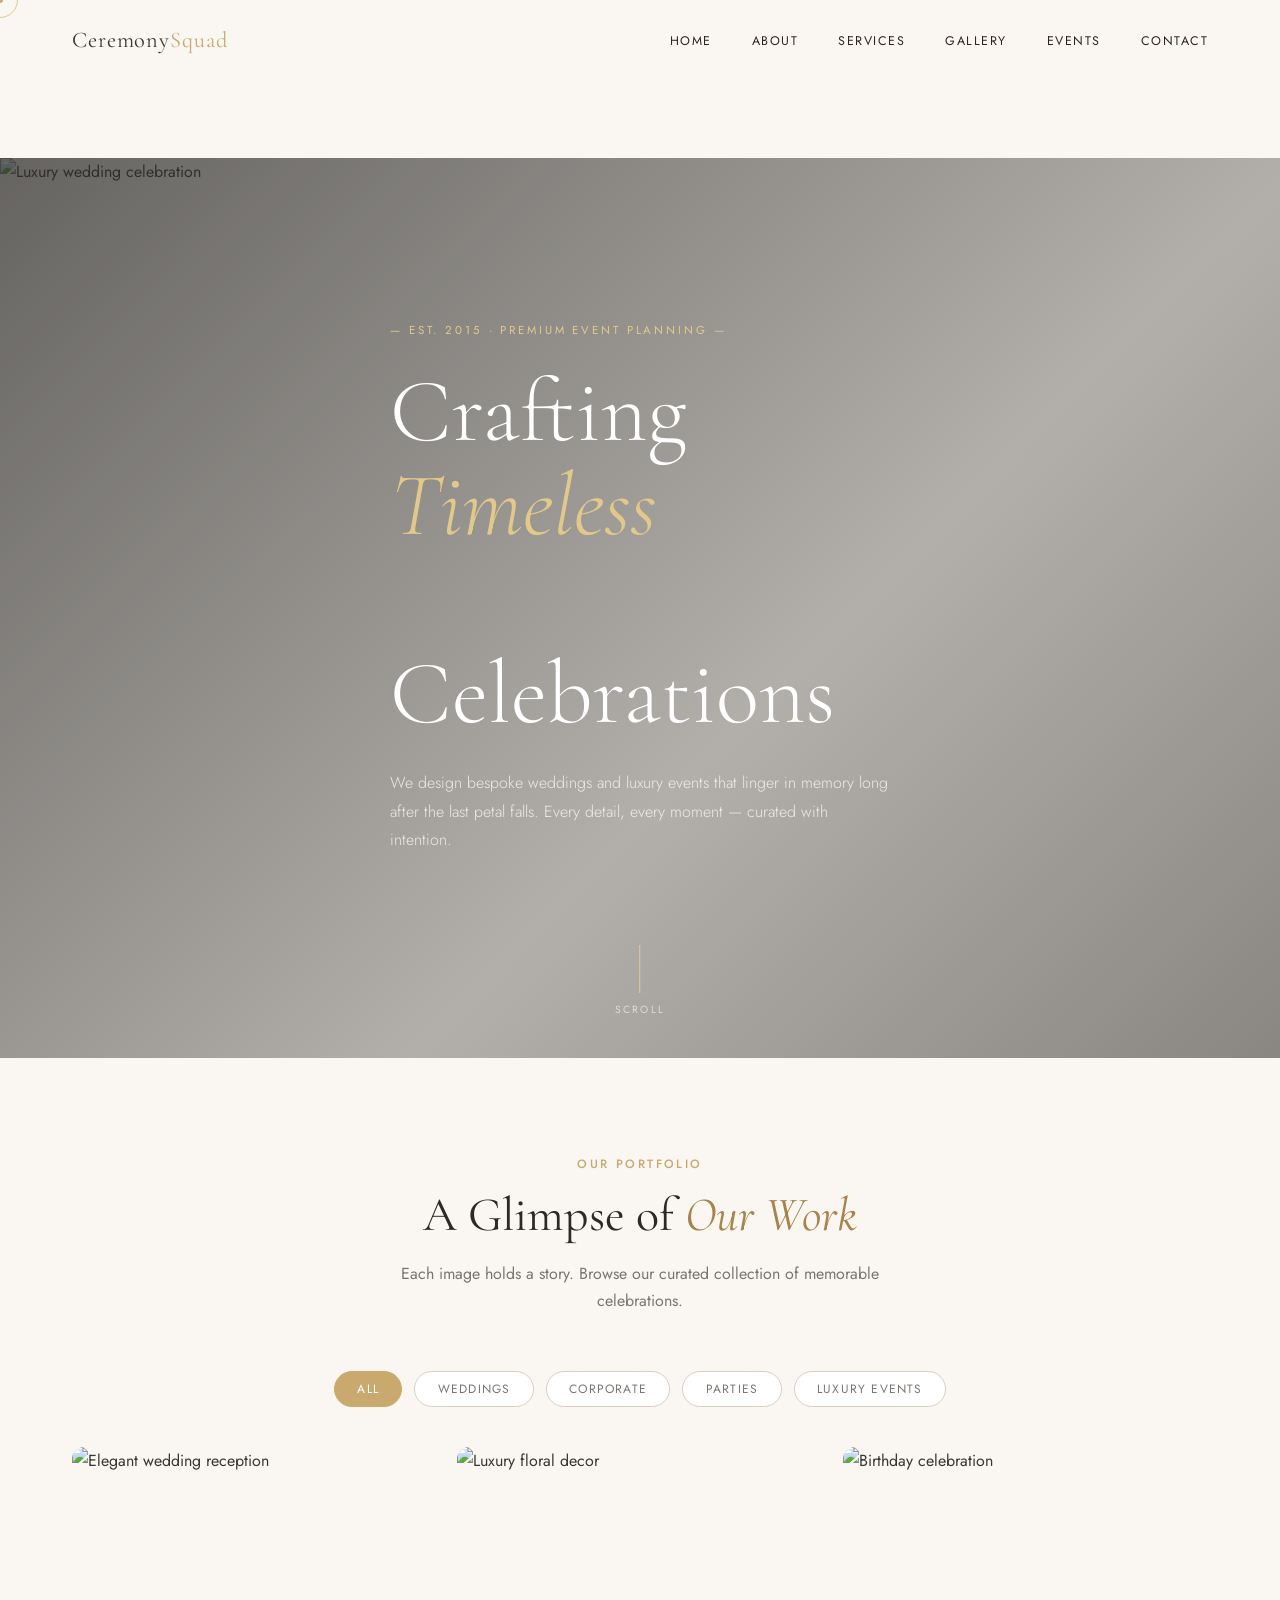
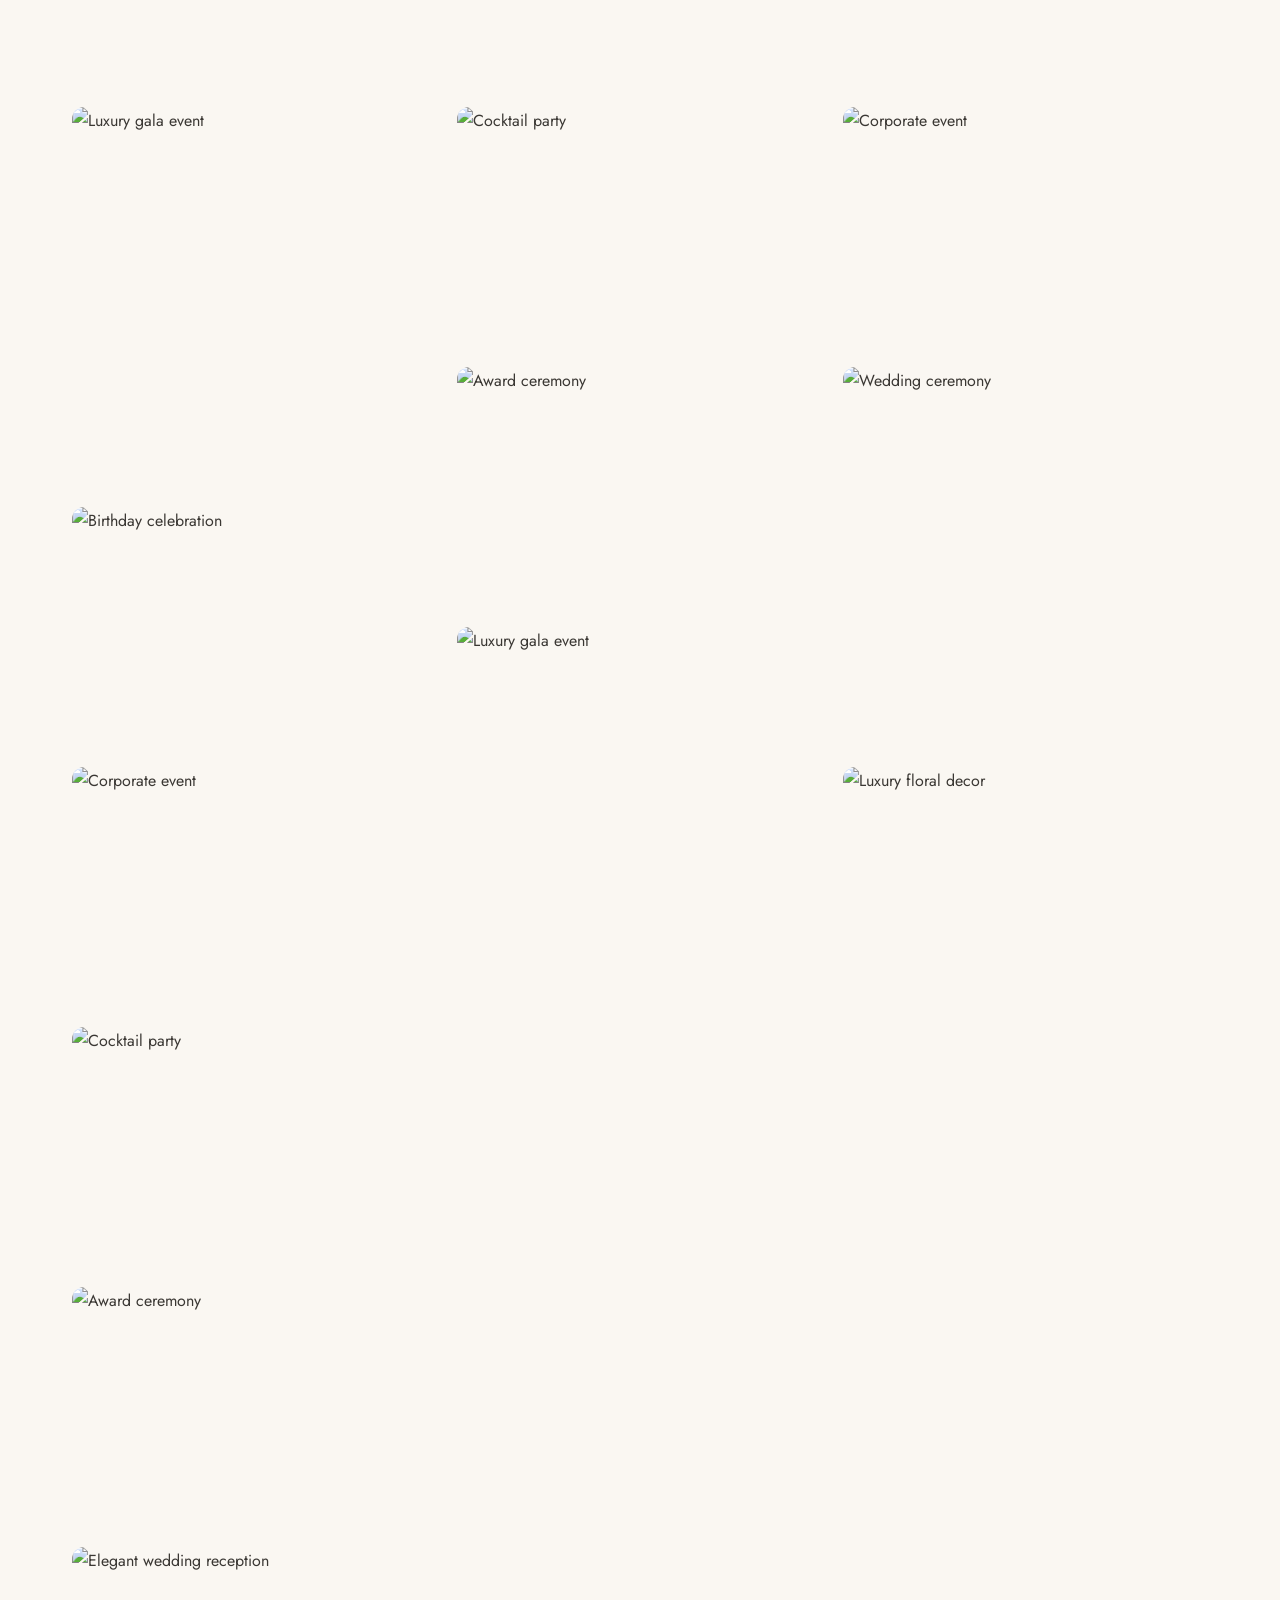
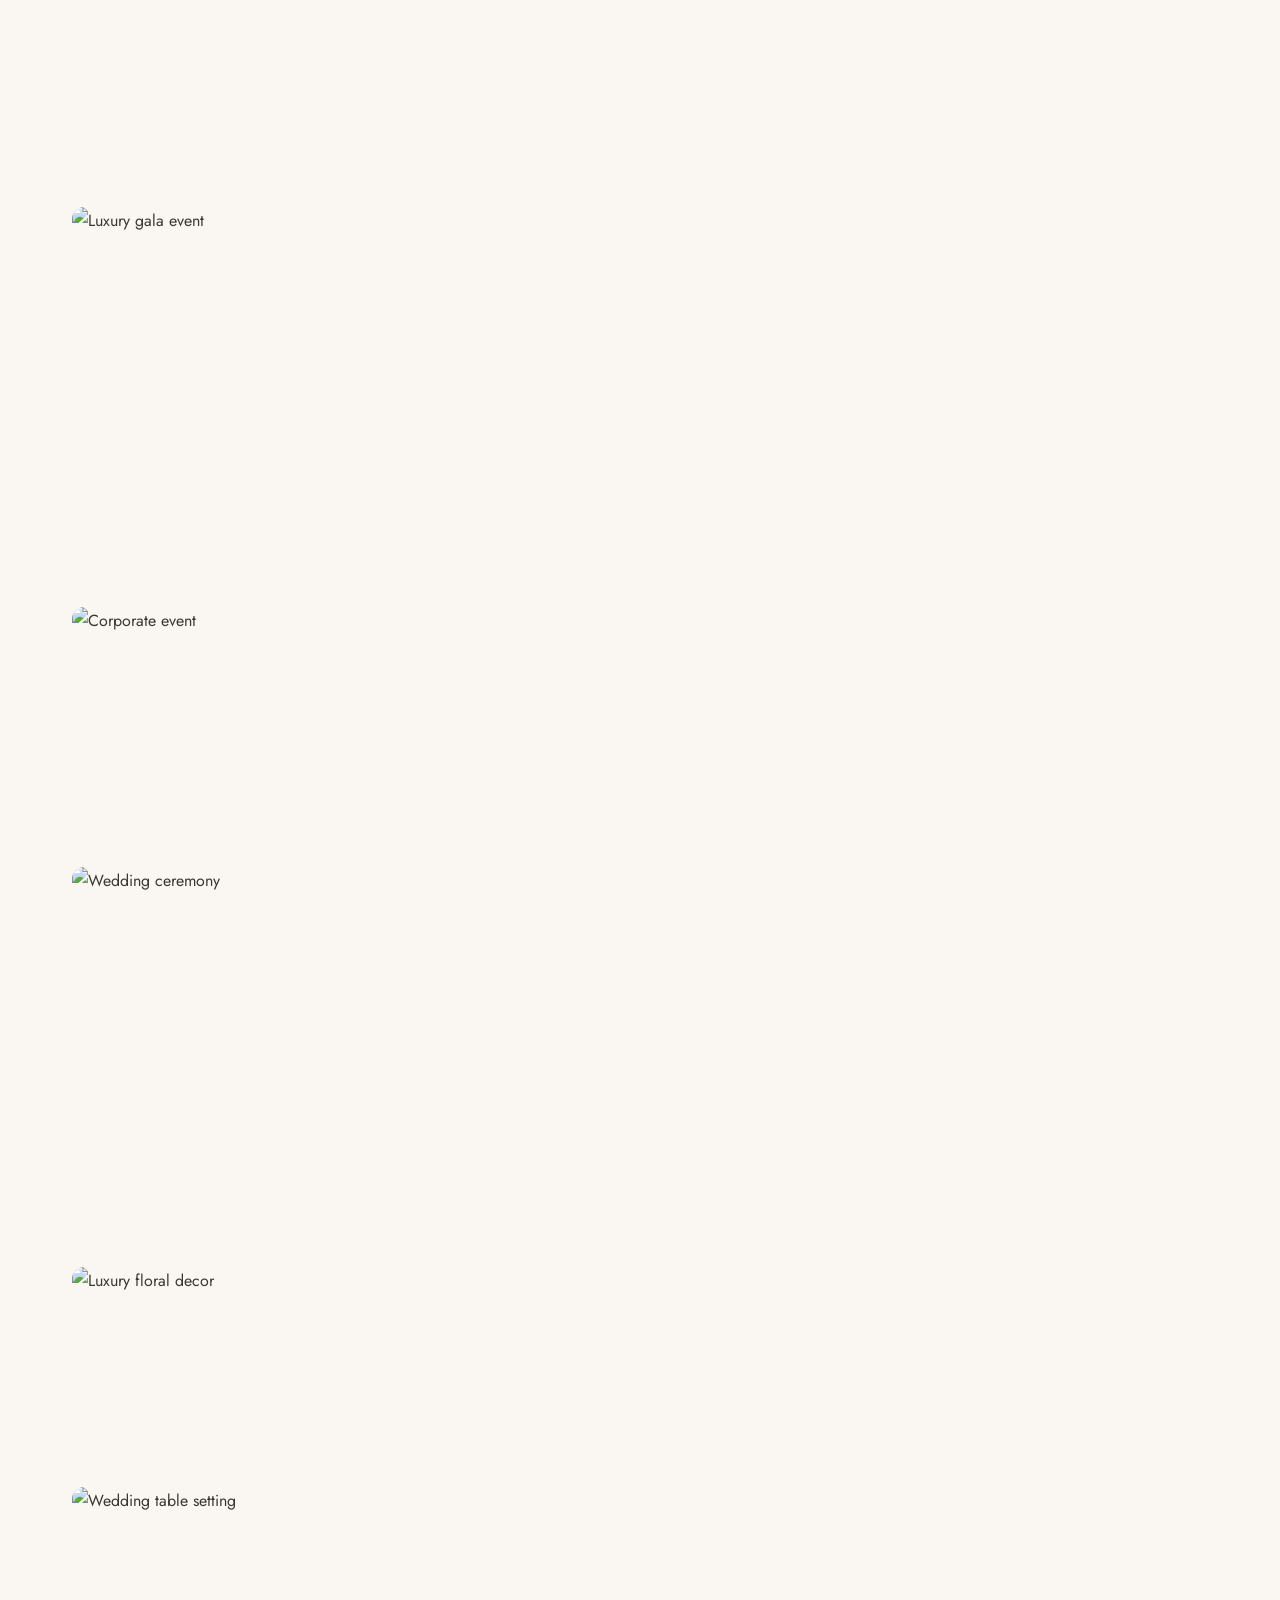
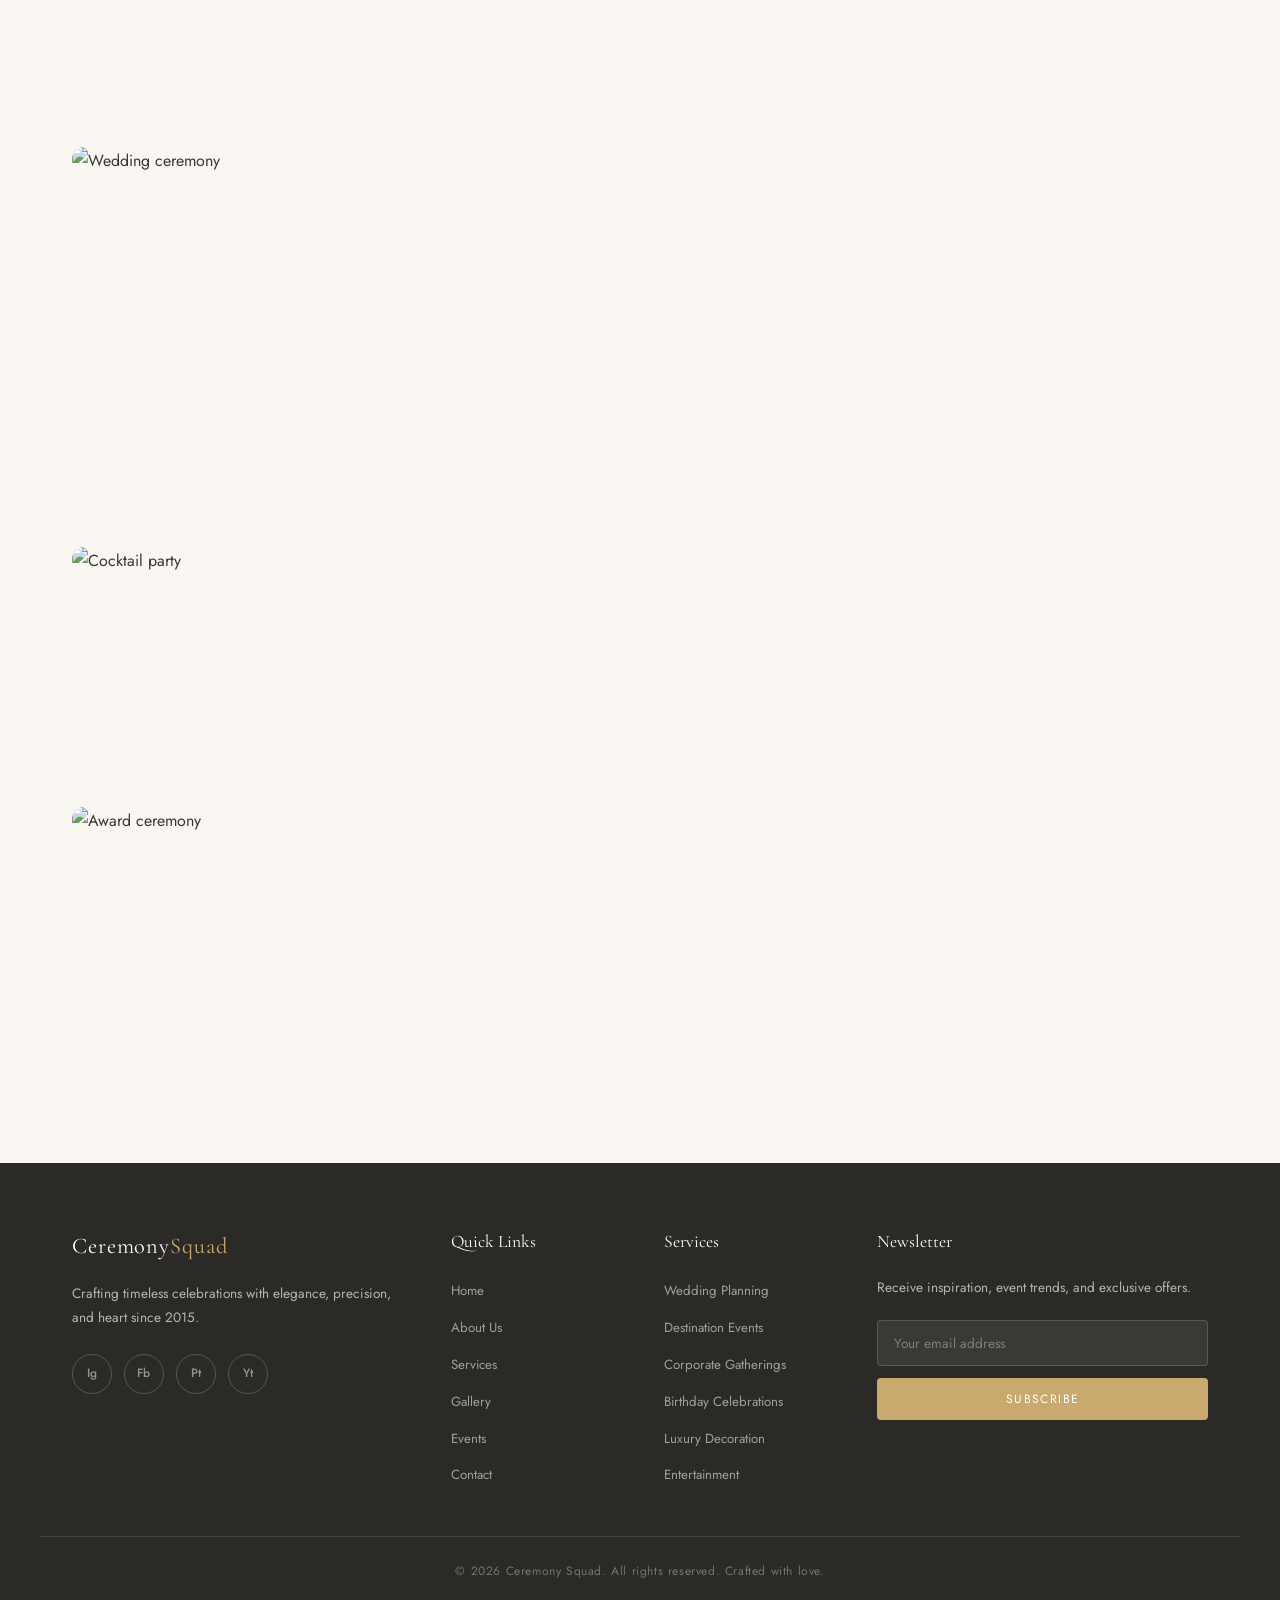
==== gallery.html @ 5f61ef4e "Add files via upload" ====
<!DOCTYPE html>
<html lang="en">
<head>
   <meta charset="UTF-8" />
  <meta name="viewport" content="width=device-width, initial-scale=1.0" />
  <meta name="description" content="Ceremony Squad – Premium Wedding & Event Planning Agency. Crafting timeless celebrations with elegance and precision." />
  <meta name="keywords" content="wedding planning, event management, luxury events, ceremony, celebration" />
  <title>Ceremony Squad | Crafting Timeless Celebrations</title>
  <link rel="stylesheet" href="style.css" />
  <link rel="preconnect" href="https://fonts.googleapis.com" />
  <link rel="preconnect" href="https://fonts.gstatic.com" crossorigin />
  <link href="https://fonts.googleapis.com/css2?family=Cormorant+Garamond:ital,wght@0,300;0,400;0,500;0,600;1,300;1,400&family=Jost:wght@300;400;500&display=swap" rel="stylesheet" />
</head>
<body>
    <canvas id="particles-canvas"></canvas>

  <!-- CURSOR -->
  <div class="cursor-dot"></div>
  <div class="cursor-ring"></div>
  <!-- Loading Screen -->
  <div id="loader" class="loader">
    <div class="loader-inner">
      <div class="loader-logo">CS</div>
      <div class="loader-bar"><div class="loader-fill"></div></div>
      <p class="loader-text">Preparing something beautiful…</p>
    </div>
  </div>

  <!-- Back to Top -->
  <button id="backToTop" class="back-to-top" aria-label="Back to top">&#8679;</button>

  <!-- ===================== HEADER ===================== -->
  <header id="header" class="header">
    <nav class="nav container">
      <a href="index.html" class="nav-logo">Ceremony<span>Squad</span></a>
      <ul class="nav-links" id="navLinks">
        <li><a href="index.html">Home</a></li>
        <li><a href="index.html">About</a></li>
        <li><a href="index.html">Services</a></li>
        <li><a href="index.html">Gallery</a></li>
        <li><a href="index.html">Events</a></li>
        <li><a href="index.html">Contact</a></li>
      </ul>
      <button class="hamburger" id="hamburger" aria-label="Toggle menu">
        <span></span><span></span><span></span>
      </button>
    </nav>
  </header>

  <main>

    <!-- ===================== HERO ===================== -->
    <section id="home" class="hero">
      <div class="hero-bg">
        <img src="https://images.unsplash.com/photo-1519741497674-611481863552?w=1800&q=80" alt="Luxury wedding celebration" class="hero-img" />
        <div class="hero-overlay"></div>
      </div>
      <div class="hero-content container">
        <p class="hero-eyebrow reveal-fade">— Est. 2015 · Premium Event Planning —</p>
        <h1 class="hero-title reveal-fade delay-1">Crafting<br /><em>Timeless</em><br />Celebrations</h1>
        <p class="hero-sub reveal-fade delay-2">We design bespoke weddings and luxury events that linger in memory long after the last petal falls. Every detail, every moment — curated with intention.</p>
      </div>
      <a href="#about" class="hero-scroll">
        <span class="scroll-line"></span>
        <span class="scroll-label">Scroll</span>
      </a>
    </section>


    <section id="gallery" class="gallery section">
        <div class="container">
          <div class="section-header">
            <p class="section-eyebrow">Our Portfolio</p>
            <h2 class="section-title">A Glimpse of <em>Our Work</em></h2>
            <p class="section-sub">Each image holds a story. Browse our curated collection of memorable celebrations.</p>
          </div>
          <div class="gallery-filters">
            <button class="filter-btn active" data-filter="all">All</button>
            <button class="filter-btn" data-filter="weddings">Weddings</button>
            <button class="filter-btn" data-filter="corporate">Corporate</button>
            <button class="filter-btn" data-filter="parties">Parties</button>
            <button class="filter-btn" data-filter="luxury">Luxury Events</button>

          </div>
          <div class="masonry-grid" id="galleryGrid">
            <div class="masonry-item" data-category="weddings">
              <img src="image/wed/engage.webp" alt="Elegant wedding reception" loading="lazy"/>
              <div class="masonry-overlay"><span>Engagement Ceremony</span></div>
            </div>
            <div class="masonry-item tall" data-category="luxury">
              <img src="image/lux/ani.jpg" alt="Luxury gala event" loading="lazy"/>
              <div class="masonry-overlay"><span>Anniversary Celebration</span></div>
            </div>
            <div class="masonry-item" data-category="parties">
              <img src="image/party/bi.webp" alt="Birthday celebration" loading="lazy"/>
              <div class="masonry-overlay"><span>Birthday Celebration</span></div>
            </div>
            <div class="masonry-item" data-category="corporate">
              <img src="https://images.unsplash.com/photo-1540575467063-178a50c2df87?w=600&q=80" alt="Corporate event" loading="lazy"/>
              <div class="masonry-overlay"><span>Corporate Summit</span></div>
            </div>
            <div class="masonry-item" data-category="luxury">
              <img src="https://images.unsplash.com/photo-1478146059778-26028b07395a?w=600&q=80" alt="Luxury floral decor" loading="lazy"/>
              <div class="masonry-overlay"><span>Floral Installation</span></div>
            </div>
            <div class="masonry-item" data-category="parties">
              <img src="image/party/coctail.jpeg" alt="Cocktail party" loading="lazy"/>
              <div class="masonry-overlay"><span>Cocktail Soirée</span></div>
            </div>
            <div class="masonry-item" data-category="corporate">
              <img src="https://images.unsplash.com/photo-1511578314322-379afb476865?w=600&q=80" alt="Award ceremony" loading="lazy"/>
              <div class="masonry-overlay"><span>Awards Evening</span></div>
            </div>
    
            <div class="masonry-item tall" data-category="luxury">
              <img src="https://images.unsplash.com/photo-1464366400600-7168b8af9bc3?w=600&q=80" alt="Luxury gala event" loading="lazy"/>
              <div class="masonry-overlay"><span>Luxury Gala</span></div>
            </div>
            <div class="masonry-item" data-category="parties">
              <img src="image/party/co.jpg" alt="Birthday celebration" loading="lazy"/>
              <div class="masonry-overlay"><span>Dj Night</span></div>
            </div>
            <div class="masonry-item" data-category="corporate">
              <img src="image/corp/co.jpg" alt="Corporate event" loading="lazy"/>
              <div class="masonry-overlay"><span>Business party</span></div>
            </div>
            <div class="masonry-item tall" data-category="weddings">
              <img src="image/wed/haldi.jpg" alt="Wedding ceremony" loading="lazy"/>
              <div class="masonry-overlay"><span>Haldi Ceremony</span></div>
            </div>
            <div class="masonry-item" data-category="luxury">
              <img src="image/lux/proposal.webp" alt="Luxury floral decor" loading="lazy"/>
              <div class="masonry-overlay"><span>Proposal</span></div>
            </div>
            </div>
            <div class="masonry-item" data-category="parties">
              <img src="image/party/disbir.webp" alt="Cocktail party" loading="lazy"/>
              <div class="masonry-overlay"><span>Birthday Celebration</span></div>
            </div>
            <div class="masonry-item" data-category="corporate">
              <img src="image/corp/Corpo.jpg" alt="Award ceremony" loading="lazy"/>
              <div class="masonry-overlay"><span>Seminar</span></div>
            </div>
            <div class="masonry-item" data-category="weddings">
              <img src="image/wed/mehndi.jpg" alt="Elegant wedding reception" loading="lazy"/>
              <div class="masonry-overlay"><span>Mehndi Ceremony</span></div>
            </div>
            <div class="masonry-item tall" data-category="luxury" style="width: 500px;">
              <img src="image/lux/chris.jpeg" alt="Luxury gala event" loading="lazy"/>
              <div class="masonry-overlay"><span>Christmas Party</span></div>
            </div>
    
            <div class="masonry-item" data-category="corporate">
              <img src="image/corp/cor.jpg" alt="Corporate event" loading="lazy"/>
              <div class="masonry-overlay"><span>Star Performer</span></div>
            </div>
            <div class="masonry-item tall" data-category="weddings">
              <img src="image/wed/sanngeet.webp" alt="Wedding ceremony" loading="lazy"/>
              <div class="masonry-overlay"><span>Sangeet Ceremony</span></div>
            </div>
            <div class="masonry-item" data-category="luxury" style="width: 500px; height: 200px;">
              <img src="image/lux/foreigner.avif" alt="Luxury floral decor" loading="lazy"/>
              <div class="masonry-overlay"><span>Destination Wedding</span></div>
            </div>
            <div class="masonry-item" data-category="weddings">
              <img src="image/wed/wed.jpg" alt="Wedding table setting" loading="lazy"/>
              <div class="masonry-overlay"><span>Wedding</span></div>
            </div>
            <div class="masonry-item tall" data-category="weddings">
              <img src="image/wed/recep.jpg" alt="Wedding ceremony" loading="lazy"/>
              <div class="masonry-overlay"><span>Wedding Reception</span></div>
            </div>
            <div class="masonry-item" data-category="parties">
              <img src="image/party/sufi.webp" alt="Cocktail party" loading="lazy"/>
              <div class="masonry-overlay"><span>Sufi Night</span></div>
            </div>
            <div class="masonry-item" data-category="corporate">
              <img src="image/corp/corp.jpeg" alt="Award ceremony" loading="lazy"/>
              <div class="masonry-overlay"><span>Business Dinner</span></div>
            </div>
          </div>
        </div>

        <!-- Lightbox -->
        <div id="lightbox" class="lightbox">
          <div class="lightbox-backdrop"></div>
          <div class="lightbox-content">
            <button class="lightbox-close" id="lightboxClose">&times;</button>
            <button class="lightbox-prev" id="lightboxPrev">&#8592;</button>
            <img src="" alt="" id="lightboxImg" />
            <button class="lightbox-next" id="lightboxNext">&#8594;</button>
            <p id="lightboxCaption" class="lightbox-caption"></p>
          </div>
        </div>
    </section>




    <footer class="footer">
        <div class="container footer-grid">
            <div class="footer-brand">
                <a href="#home" class="nav-logo">Ceremony<span>Squad</span></a>
                <p>Crafting timeless celebrations with elegance, precision, and heart since 2015.</p>
                <div class="social-links">
                <a href="#" class="social-link" aria-label="Instagram">Ig</a>
                <a href="#" class="social-link" aria-label="Facebook">Fb</a>
                <a href="#" class="social-link" aria-label="Pinterest">Pt</a>
                <a href="#" class="social-link" aria-label="YouTube">Yt</a>
                </div>
            </div>
            <div class="footer-col">
                <h4>Quick Links</h4>
                <ul>
                <li><a href="index.html">Home</a></li>
                <li><a href="index.html">About Us</a></li>
                <li><a href="index.html">Services</a></li>
                <li><a href="index.html">Gallery</a></li>
                <li><a href="index.html">Events</a></li>
                <li><a href="index.html">Contact</a></li>
                </ul>
            </div>
            <div class="footer-col">
                <h4>Services</h4>
                <ul>
                <li><a href="index.html">Wedding Planning</a></li>
                <li><a href="index.html">Destination Events</a></li>
                <li><a href="index.html">Corporate Gatherings</a></li>
                <li><a href="index.html">Birthday Celebrations</a></li>
                <li><a href="index.html">Luxury Decoration</a></li>
                <li><a href="index.html">Entertainment</a></li>
                </ul>
            </div>
            <div class="footer-col footer-newsletter">
                <h4>Newsletter</h4>
                <p>Receive inspiration, event trends, and exclusive offers.</p>
                <form class="newsletter-form" id="newsletterForm">
                <input type="email" placeholder="Your email address" required />
                <button type="submit">Subscribe</button>
                </form>
                <p class="newsletter-success" id="newsletterSuccess">You're on the list!</p>
            </div>
            </div>
            <div class="footer-bottom">
            <p>© 2026 Ceremony Squad. All rights reserved. Crafted with love.</p>
        </div>
  </footer>
    <script src="script.js"></script>
</body>
</html>
---- style.css ----
/* =====================================================
   CEREMONY SQUAD — style.css
   Light Luxury Theme | Serif + Sans-Serif
   ===================================================== */

/* ── Variables ─────────────────────────────────────── */
:root {
  --white:       #FFFFFF;
  --cream:       #FAF7F2;
  --beige:       #EDE8DF;
  --beige-dark:  #D8D0C2;
  --gold:        #C9A96E;
  --gold-light:  #E2C98A;
  --gold-dark:   #A8834A;
  --charcoal:    #2C2A27;
  --charcoal-lt: #5A5750;
  --text:        #3A3733;
  --text-muted:  #7A7570;

  --font-serif:  'Cormorant Garamond', Georgia, serif;
  --font-sans:   'Jost', system-ui, sans-serif;

  --radius:      4px;
  --radius-lg:   12px;
  --shadow-sm:   0 2px 16px rgba(44,42,39,.07);
  --shadow-md:   0 8px 40px rgba(44,42,39,.12);
  --shadow-lg:   0 20px 60px rgba(44,42,39,.18);
  --transition:  all .35s cubic-bezier(.4,0,.2,1);

  --container:   1200px;
  --nav-h:       80px;
}

.cursor-dot {
  position: fixed; top: 0; left: 0;
  width: 6px; height: 6px;
  background: var(--gold);
  border-radius: 50%;
  pointer-events: none;
  z-index: 9999;
  transform: translate(-50%,-50%);
  transition: transform 0.1s;
}
.cursor-ring {
  position: fixed; top: 0; left: 0;
  width: 36px; height: 36px;
  border: 1.5px solid rgba(201,168,76,0.6);
  border-radius: 50%;
  pointer-events: none;
  z-index: 9998;
  transform: translate(-50%,-50%);
  transition: transform 0.18s ease, width 0.3s, height 0.3s, border-color 0.3s;
}
.cursor-ring.hovered {
  width: 56px; height: 56px;
  border-color: var(--gold);
  background: rgba(201,168,76,0.06);
}

/* ── Reset ─────────────────────────────────────────── */
*, *::before, *::after { box-sizing: border-box; margin: 0; padding: 0; }
html { scroll-behavior: smooth; font-size: 16px; }
body {
  font-family: var(--font-sans);
  background: var(--cream);
  color: var(--text);
  line-height: 1.7;
  overflow-x: hidden;
}
img { display: block; width: 100%; object-fit: cover; }
a { text-decoration: none; color: inherit; }
ul { list-style: none; }
button { cursor: pointer; border: none; background: none; font-family: inherit; }
input, textarea, select { font-family: inherit; }

/* ── Utilities ─────────────────────────────────────── */
.container { max-width: var(--container); margin-inline: auto; padding-inline: 2rem; }
.section { padding-block: 6rem; }
.section-tinted { background: var(--beige); }

.section-header { text-align: center; margin-bottom: 3.5rem; }
.section-eyebrow {
  font-family: var(--font-sans);
  font-size: .75rem;
  font-weight: 500;
  letter-spacing: .2em;
  text-transform: uppercase;
  color: var(--gold);
  margin-bottom: .75rem;
}
.section-title {
  font-family: var(--font-serif);
  font-size: clamp(2rem, 4vw, 3rem);
  font-weight: 400;
  line-height: 1.2;
  color: var(--charcoal);
  margin-bottom: 1rem;
}
.section-title em { font-style: italic; color: var(--gold-dark); }
.section-sub { color: var(--text-muted); max-width: 540px; margin-inline: auto; }

/* ── Buttons ───────────────────────────────────────── */
.btn {
  display: inline-flex;
  align-items: center;
  gap: .5rem;
  padding: .85rem 2.25rem;
  font-family: var(--font-sans);
  font-size: .8rem;
  font-weight: 500;
  letter-spacing: .12em;
  text-transform: uppercase;
  border-radius: var(--radius);
  transition: var(--transition);
}
.btn-primary {
  background: var(--gold);
  color: var(--white);
  box-shadow: 0 4px 20px rgba(201,169,110,.35);
}
.btn-primary:hover { background: var(--gold-dark); transform: translateY(-2px); box-shadow: 0 8px 28px rgba(201,169,110,.45); }
.btn-ghost {
  border: 1px solid rgba(255,255,255,.55);
  color: var(--white);
  backdrop-filter: blur(4px);
}
.btn-ghost:hover { background: rgba(255,255,255,.12); transform: translateY(-2px); }
.btn-full { width: 100%; justify-content: center; }

/* ── Loader ────────────────────────────────────────── */
.loader {
  position: fixed; inset: 0;
  background: var(--cream);
  display: flex; align-items: center; justify-content: center;
  z-index: 9999;
  transition: opacity .6s ease, visibility .6s ease;
}
.loader.hidden { opacity: 0; visibility: hidden; pointer-events: none; }
.loader-inner { text-align: center; }
.loader-logo {
  font-family: var(--font-serif);
  font-size: 3rem;
  font-weight: 300;
  color: var(--gold);
  letter-spacing: .15em;
  margin-bottom: 1.5rem;
}
.loader-bar {
  width: 200px; height: 1px;
  background: var(--beige-dark);
  margin-inline: auto;
  margin-bottom: 1rem;
  overflow: hidden;
}
.loader-fill {
  height: 100%;
  background: var(--gold);
  width: 0;
  animation: loaderFill 1.8s ease forwards;
}
@keyframes loaderFill { to { width: 100%; } }
.loader-text { font-size: .75rem; letter-spacing: .15em; color: var(--text-muted); text-transform: uppercase; }

/* ── Back to Top ───────────────────────────────────── */
.back-to-top {
  position: fixed;
  bottom: 2rem; right: 2rem;
  width: 44px; height: 44px;
  background: var(--gold);
  color: var(--white);
  border-radius: 50%;
  font-size: 1.5rem;
  display: flex; align-items: center; justify-content: center;
  box-shadow: var(--shadow-md);
  opacity: 0; visibility: hidden;
  transition: var(--transition);
  z-index: 500;
}
.back-to-top.visible { opacity: 1; visibility: visible; }
.back-to-top:hover { background: var(--gold-dark); transform: translateY(-3px); }

/* ── Header / Nav ──────────────────────────────────── */
.header {
  position: fixed; top: 0; left: 0; right: 0;
  z-index: 900;
  transition: background .4s ease, box-shadow .4s ease, backdrop-filter .4s ease;
}
.header.scrolled {
  background: rgb(250, 247, 242);
  backdrop-filter: blur(12px);
  -webkit-backdrop-filter: blur(12px);
  box-shadow: 0 1px 0 var(--beige-dark);
}
.nav {
  display: flex;
  align-items: center;
  justify-content: space-between;
  height: var(--nav-h);
}
.nav-logo {
  font-family: var(--font-serif);
  font-size: 1.4rem;
  font-weight: 400;
  letter-spacing: .04em;
  color: var(--black);
  transition: color .3s;
}
.header.scrolled .nav-logo { color: var(--charcoal); }
.nav-logo span { color: var(--gold); }
.nav-links {
  display: flex;
  gap: 2.5rem;
  align-items: center;
}
.nav-links a {
  font-size: .78rem;
  font-weight: 400;
  letter-spacing: .12em;
  text-transform: uppercase;
  color: rgba(9, 0, 0, 0.85);
  position: relative;
  padding-bottom: 2px;
  transition: color .3s;
}
.header.scrolled .nav-links a { color: var(--charcoal-lt); }
.nav-links a::after {
  content: '';
  position: absolute; bottom: -2px; left: 0;
  width: 0; height: 1px;
  background: var(--gold);
  transition: width .35s ease;
}
.nav-links a:hover { color: var(--gold); }
.nav-links a:hover::after { width: 100%; }

.hamburger {
  display: none;
  flex-direction: column;
  gap: 5px;
  padding: 4px;
}
.hamburger span {
  display: block;
  width: 24px; height: 1.5px;
  background: var(--white);
  transition: var(--transition);
}
.header.scrolled .hamburger span { background: var(--charcoal); }
.hamburger.active span:nth-child(1) { transform: translateY(6.5px) rotate(45deg); }
.hamburger.active span:nth-child(2) { opacity: 0; }
.hamburger.active span:nth-child(3) { transform: translateY(-6.5px) rotate(-45deg); }

/* ── Hero ──────────────────────────────────────────── */
.hero {
  position: relative;
  min-height: 100svh;
  display: flex;
  align-items: center;
  overflow: hidden;
}
.hero-bg { position: absolute; inset: 0; }
.hero-img { width: 100%; height: 100%; object-fit: cover; transform-origin: center; animation: heroZoom 18s ease-in-out infinite alternate; }
@keyframes heroZoom { from { transform: scale(1); } to { transform: scale(1.06); } }
.hero-overlay {
  position: absolute; inset: 0;
  background: linear-gradient(135deg, rgba(44,42,39,.72) 0%, rgba(44,42,39,.35) 60%, rgba(44,42,39,.55) 100%);
}
.hero-content {
  position: relative;
  z-index: 2;
  max-width: 680px;
}
.hero-eyebrow {
  font-size: .72rem;
  letter-spacing: .25em;
  text-transform: uppercase;
  color: var(--gold-light);
  margin-bottom: 1.5rem;
}
.hero-title {
  font-family: var(--font-serif);
  font-size: clamp(3rem, 7vw, 6.5rem);
  font-weight: 300;
  line-height: 1.05;
  color: var(--white);
  margin-bottom: 1.75rem;
}
.hero-title em { font-style: italic; color: var(--gold-light); display: block; }
.hero-sub {
  font-size: 1rem;
  color: rgba(255,255,255,.78);
  max-width: 500px;
  margin-bottom: 2.5rem;
  font-weight: 300;
  line-height: 1.8;
}
.hero-cta { display: flex; gap: 1.25rem; flex-wrap: wrap; }

.hero-scroll {
  position: absolute;
  bottom: 2.5rem; left: 50%;
  transform: translateX(-50%);
  z-index: 2;
  display: flex;
  flex-direction: column;
  align-items: center;
  gap: .5rem;
  color: rgba(255,255,255,.6);
}
.scroll-line {
  display: block;
  width: 1px; height: 48px;
  background: rgba(255,255,255,.3);
  position: relative;
  overflow: hidden;
}
.scroll-line::after {
  content: '';
  position: absolute; top: 0; left: 0;
  width: 100%; height: 100%;
  background: var(--gold-light);
  animation: scrollLine 1.8s ease-in-out infinite;
}
@keyframes scrollLine { 0% { transform: translateY(-100%); } 100% { transform: translateY(200%); } }
.scroll-label { font-size: .65rem; letter-spacing: .2em; text-transform: uppercase; }

/* ── About ─────────────────────────────────────────── */
.about-grid {
  display: grid;
  grid-template-columns: 1fr 1fr;
  gap: 5rem;
  align-items: center;
}
.about-img-wrap {
  position: relative;
  border-radius: var(--radius-lg);
  overflow: visible;
}
.about-img-wrap img {
  border-radius: var(--radius-lg);
  height: 560px;
  box-shadow: var(--shadow-lg);
}
.about-accent-card {
  position: absolute;
  bottom: -2rem; right: -2rem;
  background: var(--gold);
  color: var(--white);
  padding: 1.5rem 2rem;
  border-radius: var(--radius-lg);
  box-shadow: var(--shadow-md);
  display: flex;
  flex-direction: column;
  align-items: center;
  gap: .25rem;
  text-align: center;
}
.accent-number {
  font-family: var(--font-serif);
  font-size: 3.5rem;
  font-weight: 300;
  line-height: 1;
}
.accent-label { font-size: .7rem; letter-spacing: .1em; text-transform: uppercase; opacity: .85; }
.about-content { padding-right: 1rem; }
.about-text { color: var(--text-muted); margin-bottom: 1.25rem; font-size: .95rem; }
.stats-row {
  display: flex;
  gap: 2.5rem;
  margin-top: 2.5rem;
  padding-top: 2rem;
  border-top: 1px solid var(--beige-dark);
}
.stat-item { display: flex; flex-direction: column; }
.stat-num {
  font-family: var(--font-serif);
  font-size: 2.8rem;
  font-weight: 400;
  color: var(--charcoal);
  line-height: 1;
}
.stat-plus { font-family: var(--font-serif); font-size: 1.5rem; color: var(--gold); display: inline; }
.stat-item p { font-size: .75rem; letter-spacing: .1em; text-transform: uppercase; color: var(--text-muted); margin-top: .25rem; }

/* ── Services ──────────────────────────────────────── */
.services-grid {
  display: grid;
  grid-template-columns: repeat(3, 1fr);
  gap: 1.75rem;
}
.service-card {
  background: var(--white);
  border-radius: var(--radius-lg);
  padding: 2.25rem 2rem;
  box-shadow: var(--shadow-sm);
  border: 1px solid rgba(201,169,110,.12);
  transition: var(--transition);
  position: relative;
  overflow: hidden;
}
.service-card::before {
  content: '';
  position: absolute;
  bottom: 0; left: 0; right: 0;
  height: 3px;
  background: linear-gradient(90deg, var(--gold), var(--gold-light));
  transform: scaleX(0);
  transform-origin: left;
  transition: transform .35s ease;
}
.service-card:hover { transform: translateY(-8px); box-shadow: var(--shadow-md); }
.service-card:hover::before { transform: scaleX(1); }
.service-icon {
  font-size: 1.6rem;
  color: var(--gold);
  margin-bottom: 1.25rem;
  display: block;
}
.service-card h3 {
  font-family: var(--font-serif);
  font-size: 1.35rem;
  font-weight: 500;
  color: var(--charcoal);
  margin-bottom: .75rem;
}
.service-card p { font-size: .88rem; color: var(--text-muted); margin-bottom: 1.5rem; line-height: 1.8; }
.service-link {
  font-size: .75rem;
  letter-spacing: .12em;
  text-transform: uppercase;
  color: var(--gold);
  font-weight: 500;
  transition: gap .2s ease;
  display: inline-block;
}
.service-link:hover { color: var(--gold-dark); }

/* ── Gallery ───────────────────────────────────────── */
.gallery-filters {
  display: flex;
  gap: .75rem;
  justify-content: center;
  flex-wrap: wrap;
  margin-bottom: 2.5rem;
}
.filter-btn {
  padding: .5rem 1.4rem;
  font-size: .75rem;
  letter-spacing: .1em;
  text-transform: uppercase;
  border: 1px solid var(--beige-dark);
  border-radius: 2rem;
  color: var(--text-muted);
  background: var(--white);
  transition: var(--transition);
}
.filter-btn.active, .filter-btn:hover {
  background: var(--gold);
  border-color: var(--gold);
  color: var(--white);
}
.masonry-grid {
  columns: 3 280px;
  column-gap: 1.25rem;
}
.masonry-item {
  break-inside: avoid;
  position: relative;
  margin-bottom: 1.25rem;
  border-radius: var(--radius-lg);
  overflow: hidden;
  cursor: pointer;
  transition: var(--transition);
}
.masonry-item img { height: 240px; transition: transform .5s ease; }
.masonry-item.tall img { height: 380px;}
.masonry-item:hover img { transform: scale(1.06); }
.masonry-overlay {
  position: absolute; inset: 0;
  background: linear-gradient(to top, rgba(44,42,39,.75) 0%, transparent 60%);
  opacity: 0;
  transition: opacity .35s ease;
  display: flex;
  align-items: flex-end;
  padding: 1.25rem;
}
.masonry-overlay span {
  color: var(--white);
  font-family: var(--font-serif);
  font-size: 1.1rem;
  font-style: italic;
}
.masonry-item:hover .masonry-overlay { opacity: 1; }
.masonry-item.hidden { display: none; }

/* Lightbox */
.lightbox {
  position: fixed; inset: 0;
  z-index: 1000;
  display: flex; align-items: center; justify-content: center;
  opacity: 0; visibility: hidden;
  transition: opacity .35s ease, visibility .35s ease;
}
.lightbox.open { opacity: 1; visibility: visible; }
.lightbox-backdrop {
  position: absolute; inset: 0;
  background: rgba(44,42,39,.92);
  backdrop-filter: blur(6px);
}
.lightbox-content {
  position: relative;
  z-index: 2;
  max-width: 90vw;
  max-height: 90vh;
  display: flex;
  flex-direction: column;
  align-items: center;
  gap: 1rem;
}
.lightbox-content img { max-width: 80vw; max-height: 75vh; border-radius: var(--radius-lg); object-fit: contain; }
.lightbox-close {
  position: absolute;
  top: -3rem; right: 0;
  font-size: 2rem;
  color: var(--white);
  opacity: .7;
  transition: opacity .2s;
}
.lightbox-close:hover { opacity: 1; }
.lightbox-prev, .lightbox-next {
  position: absolute;
  top: 50%; transform: translateY(-50%);
  font-size: 1.5rem;
  color: var(--white);
  opacity: .7;
  padding: .75rem;
  transition: opacity .2s;
  z-index: 3;
}
.lightbox-prev:hover, .lightbox-next:hover { opacity: 1; }
.lightbox-prev { left: -4rem; }
.lightbox-next { right: -4rem; }
.lightbox-caption {
  font-family: var(--font-serif);
  font-style: italic;
  color: rgba(255,255,255,.7);
  font-size: 1rem;
}

/* ── Events ────────────────────────────────────────── */
.events-list { display: flex; flex-direction: column; gap: 1.75rem; }
.event-card {
  display: grid;
  grid-template-columns: 300px 1fr;
  background: var(--white);
  border-radius: var(--radius-lg);
  overflow: hidden;
  box-shadow: var(--shadow-sm);
  border: 1px solid rgba(201,169,110,.1);
  transition: var(--transition);
}
.event-card:hover { transform: translateX(8px); box-shadow: var(--shadow-md); }
.event-img { overflow: hidden; }
.event-img img { height: 220px; transition: transform .5s ease; }
.event-card:hover .event-img img { transform: scale(1.06); }
.event-body { padding: 2rem 2.5rem; display: flex; flex-direction: column; justify-content: center; gap: .75rem; }
.event-tag {
  display: inline-block;
  padding: .3rem .9rem;
  background: rgba(201,169,110,.12);
  color: var(--gold-dark);
  border-radius: 2rem;
  font-size: .7rem;
  letter-spacing: .12em;
  text-transform: uppercase;
  width: fit-content;
}
.event-body h3 { font-family: var(--font-serif); font-size: 1.5rem; font-weight: 500; color: var(--charcoal); }
.event-body p { font-size: .88rem; color: var(--text-muted); line-height: 1.8; }
.event-meta { display: flex; gap: 1.5rem; flex-wrap: wrap; font-size: .8rem; color: var(--text-muted); padding-top: .5rem; border-top: 1px solid var(--beige); }
.event-meta span { display: flex; align-items: center; gap: .4rem; }

/* ── Testimonials ──────────────────────────────────── */
.testimonial-carousel { overflow: hidden; position: relative; }
.testimonial-track {
  display: flex;
  gap: 1.75rem;
  transition: transform .5s cubic-bezier(.4,0,.2,1);
}
.testimonial-card {
  min-width: 100%;
  background: rgba(255,255,255,.6);
  backdrop-filter: blur(10px);
  -webkit-backdrop-filter: blur(10px);
  border: 1px solid rgba(201,169,110,.2);
  border-radius: var(--radius-lg);
  padding: 2.75rem 3rem;
  box-shadow: var(--shadow-sm);
}
.testi-stars { color: var(--gold); font-size: 1.1rem; letter-spacing: .2em; margin-bottom: 1.25rem; }
.testi-text {
  font-family: var(--font-serif);
  font-size: 1.15rem;
  font-style: italic;
  color: var(--charcoal);
  line-height: 1.85;
  margin-bottom: 2rem;
}
.testi-author { display: flex; align-items: center; gap: 1.25rem; }
.testi-author img { width: 56px; height: 56px; border-radius: 50%; object-fit: cover; border: 2px solid var(--gold-light); }
.testi-author strong { display: block; color: var(--charcoal); font-size: .95rem; }
.testi-author span { font-size: .78rem; color: var(--text-muted); letter-spacing: .06em; }
.carousel-controls {
  display: flex;
  align-items: center;
  justify-content: center;
  gap: 1.5rem;
  margin-top: 2rem;
}
.carousel-btn {
  width: 44px; height: 44px;
  border-radius: 50%;
  border: 1px solid var(--beige-dark);
  background: var(--white);
  color: var(--charcoal);
  font-size: 1.1rem;
  display: flex; align-items: center; justify-content: center;
  transition: var(--transition);
  box-shadow: var(--shadow-sm);
}
.carousel-btn:hover { background: var(--gold); color: var(--white); border-color: var(--gold); }
.carousel-dots { display: flex; gap: .5rem; }
.carousel-dot {
  width: 8px; height: 8px;
  border-radius: 50%;
  background: var(--beige-dark);
  transition: background .3s, width .3s;
  cursor: pointer;
  border: none;
}
.carousel-dot.active { background: var(--gold); width: 24px; border-radius: 4px; }

/* ── Contact ───────────────────────────────────────── */
.contact-grid {
  display: grid;
  grid-template-columns: 1fr 1fr;
  gap: 5rem;
  align-items: start;
}
.contact-desc { color: var(--text-muted); margin-bottom: 2rem; font-size: .95rem; line-height: 1.8; }
.contact-details { display: flex; flex-direction: column; gap: .9rem; margin-bottom: 2rem; }
.contact-details li { display: flex; align-items: center; gap: .75rem; font-size: .88rem; color: var(--text-muted); }
.contact-icon { font-size: 1rem; }

.social-links { display: flex; gap: .75rem; margin-bottom: 2rem; }
.social-link {
  width: 40px; height: 40px;
  border-radius: 50%;
  border: 1px solid var(--beige-dark);
  display: flex; align-items: center; justify-content: center;
  font-size: .75rem;
  font-weight: 500;
  letter-spacing: .04em;
  color: var(--text-muted);
  transition: var(--transition);
}
.social-link:hover { background: var(--gold); color: var(--white); border-color: var(--gold); transform: translateY(-2px); }

.map-placeholder {
  border-radius: var(--radius-lg);
  background: var(--beige);
  border: 1px solid var(--beige-dark);
  display: flex;
  align-items: center;
  justify-content: center;
  overflow: hidden;
}
.map-inner { text-align: center; }
.map-pin { font-size: 2rem; }
.map-inner p { font-family: var(--font-serif); font-size: 1.1rem; color: var(--charcoal); margin-top: .25rem; }
.map-inner small { font-size: .75rem; color: var(--gold); letter-spacing: .1em; text-transform: uppercase; }

/* Contact Form */
.contact-form-wrap {
  background: var(--white);
  border-radius: var(--radius-lg);
  padding: 2.5rem;
  box-shadow: var(--shadow-md);
  border: 1px solid rgba(201,169,110,.1);
}
.form-group { display: flex; flex-direction: column; gap: .4rem; margin-bottom: 1.4rem; }
.form-group label { font-size: .72rem; letter-spacing: .12em; text-transform: uppercase; color: var(--text-muted); }
.form-group input, .form-group textarea, .form-group select {
  border: 1px solid var(--beige-dark);
  border-radius: var(--radius);
  padding: .8rem 1rem;
  font-size: .9rem;
  color: var(--text);
  background: var(--cream);
  transition: border-color .25s;
  outline: none;
  resize: vertical;
  appearance: none;
}
.form-group input:focus, .form-group textarea:focus, .form-group select:focus {
  border-color: var(--gold);
  box-shadow: 0 0 0 3px rgba(201,169,110,.1);
}
.form-error { font-size: .75rem; color: #c0392b; min-height: 1em; }
.form-success { color: var(--gold-dark); font-size: .85rem; text-align: center; margin-top: 1rem; display: none; }
.form-success.visible { display: block; }

/* ── Footer ────────────────────────────────────────── */
.footer {
  background: var(--charcoal);
  color: rgba(255,255,255,.65);
  padding-top: 4rem;
}
.footer-grid {
  display: grid;
  grid-template-columns: 2fr 1fr 1fr 2fr;
  gap: 3rem;
  padding-bottom: 3rem;
  border-bottom: 1px solid rgba(255,255,255,.1);
}
.footer-brand .nav-logo { color: var(--white); margin-bottom: 1rem; display: inline-block; }
.footer-brand .nav-logo span { color: var(--gold); }
.footer-brand p { font-size: .85rem; line-height: 1.8; margin-bottom: 1.5rem; }
.footer-brand .social-link { border-color: rgba(255,255,255,.2); color: rgba(255,255,255,.5); }
.footer-brand .social-link:hover { background: var(--gold); color: var(--white); border-color: var(--gold); }

.footer-col h4 {
  font-family: var(--font-serif);
  font-size: 1.1rem;
  font-weight: 400;
  color: var(--white);
  margin-bottom: 1.25rem;
}
.footer-col ul { display: flex; flex-direction: column; gap: .6rem; }
.footer-col a { font-size: .83rem; color: rgba(255,255,255,.55); transition: color .25s; }
.footer-col a:hover { color: var(--gold-light); }

.footer-newsletter p { font-size: .85rem; margin-bottom: 1.25rem; line-height: 1.7; }
.newsletter-form { display: flex; flex-direction: column; gap: .75rem; }
.newsletter-form input {
  padding: .75rem 1rem;
  border-radius: var(--radius);
  border: 1px solid rgba(255,255,255,.15);
  background: rgba(255,255,255,.07);
  color: var(--white);
  font-size: .85rem;
  outline: none;
  transition: border-color .25s;
}
.newsletter-form input::placeholder { color: rgba(255,255,255,.35); }
.newsletter-form input:focus { border-color: var(--gold); }
.newsletter-form button {
  padding: .75rem;
  background: var(--gold);
  color: var(--white);
  border-radius: var(--radius);
  font-size: .75rem;
  letter-spacing: .12em;
  text-transform: uppercase;
  transition: var(--transition);
}
.newsletter-form button:hover { background: var(--gold-dark); }
.newsletter-success { font-size: .8rem; color: var(--gold-light); margin-top: .5rem; display: none; }
.newsletter-success.visible { display: block; }

.footer-bottom {
  text-align: center;
  padding: 1.5rem;
  font-size: .75rem;
  color: rgba(255,255,255,.35);
  letter-spacing: .05em;
}

/* ── Scroll Reveal Animations ──────────────────────── */
.reveal-fade, .reveal-up, .reveal-left, .reveal-right {
  opacity: 0;
  transition: opacity .8s ease, transform .8s ease;
}
.reveal-fade { transform: none; }
.reveal-up { transform: translateY(40px); }
.reveal-left { transform: translateX(-40px); }
.reveal-right { transform: translateX(40px); }

.reveal-fade.visible, .reveal-up.visible,
.reveal-left.visible, .reveal-right.visible {
  opacity: 1;
  transform: none;
}
.delay-1 { transition-delay: .1s; }
.delay-2 { transition-delay: .2s; }
.delay-3 { transition-delay: .35s; }
.delay-4 { transition-delay: .5s; }
.delay-5 { transition-delay: .65s; }

/* ── Responsive ────────────────────────────────────── */
@media (max-width: 1024px) {
  .services-grid { grid-template-columns: repeat(2, 1fr); }
  .footer-grid { grid-template-columns: 1fr 1fr; }
}

@media (max-width: 768px) {
  :root { --nav-h: 68px; }
  .section { padding-block: 4rem; }

  .hamburger { display: flex; }
  .nav-links {
    position: fixed;
    top: var(--nav-h); left: 0; right: 0;
    background: rgba(250,247,242,.97);
    backdrop-filter: blur(12px);
    flex-direction: column;
    padding: 2rem;
    gap: 1.25rem;
    transform: translateY(-110%);
    transition: transform .4s ease;
    box-shadow: var(--shadow-md);
    border-top: 1px solid var(--beige-dark);
  }
  .nav-links.open { transform: translateY(0); }
  .nav-links a { color: var(--charcoal-lt); font-size: .9rem; }
  .nav-logo { color: var(--charcoal); }
  .header { background: rgba(250,247,242,.95); backdrop-filter: blur(12px); }
  .hamburger span { background: var(--charcoal); }

  .hero-title { font-size: clamp(2.5rem, 12vw, 4rem); }

  .about-grid { grid-template-columns: 1fr; gap: 3rem; }
  .about-img-wrap img { height: 360px; }
  .about-accent-card { bottom: -1.5rem; right: -1rem; padding: 1rem 1.5rem; }
  .accent-number { font-size: 2.5rem; }
  .stats-row { gap: 1.5rem; }

  .services-grid { grid-template-columns: 1fr; }

  .masonry-grid { columns: 2 220px; }

  .event-card { grid-template-columns: 1fr; }
  .event-img img { height: 200px; }

  .testimonial-card { padding: 2rem; }

  .contact-grid { grid-template-columns: 1fr; gap: 3rem; }

  .footer-grid { grid-template-columns: 1fr; gap: 2rem; }

  .lightbox-prev { left: -2.5rem; }
  .lightbox-next { right: -2.5rem; }
}

@media (max-width: 480px) {
  .hero-cta { flex-direction: column; }
  .btn { width: 100%; justify-content: center; }
  .masonry-grid { columns: 1; }
  .gallery-filters { gap: .4rem; }
  .filter-btn { padding: .4rem 1rem; font-size: .68rem; }
  .stats-row { flex-wrap: wrap; gap: 1.25rem; }
}
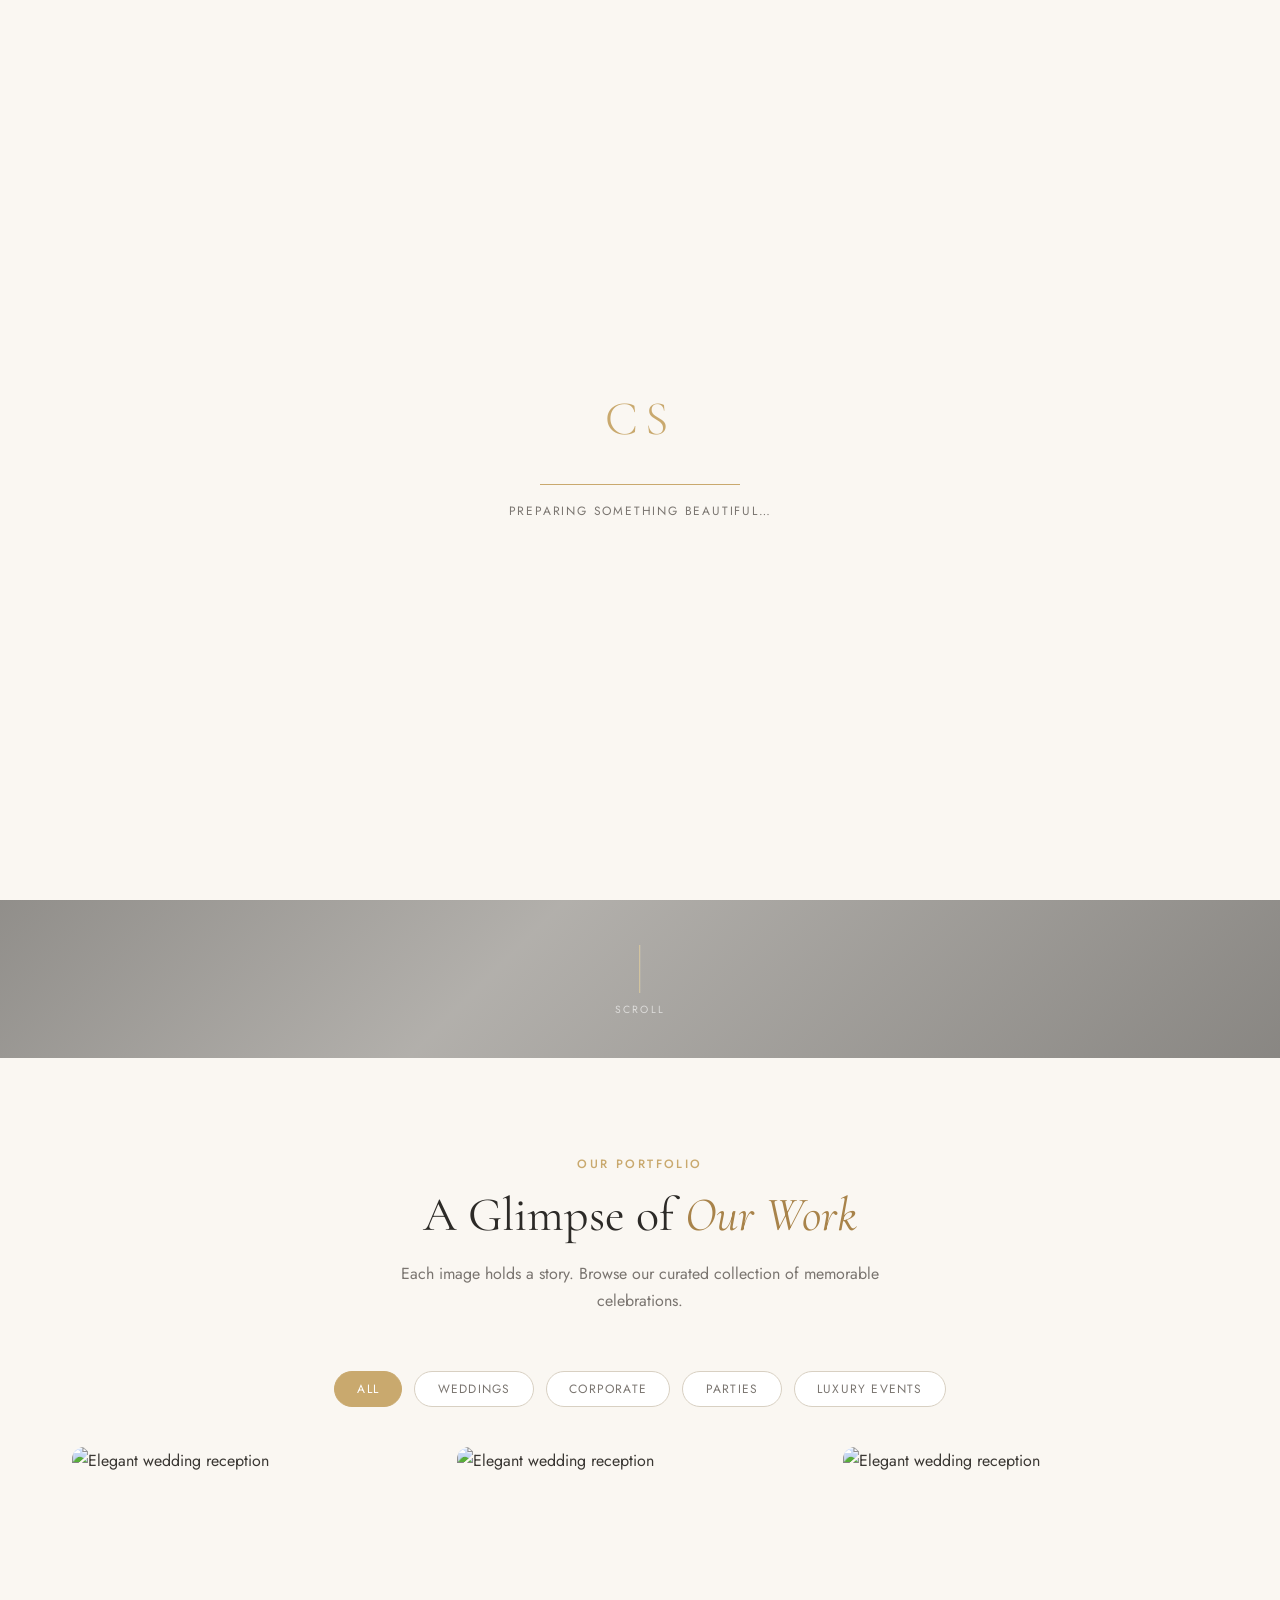
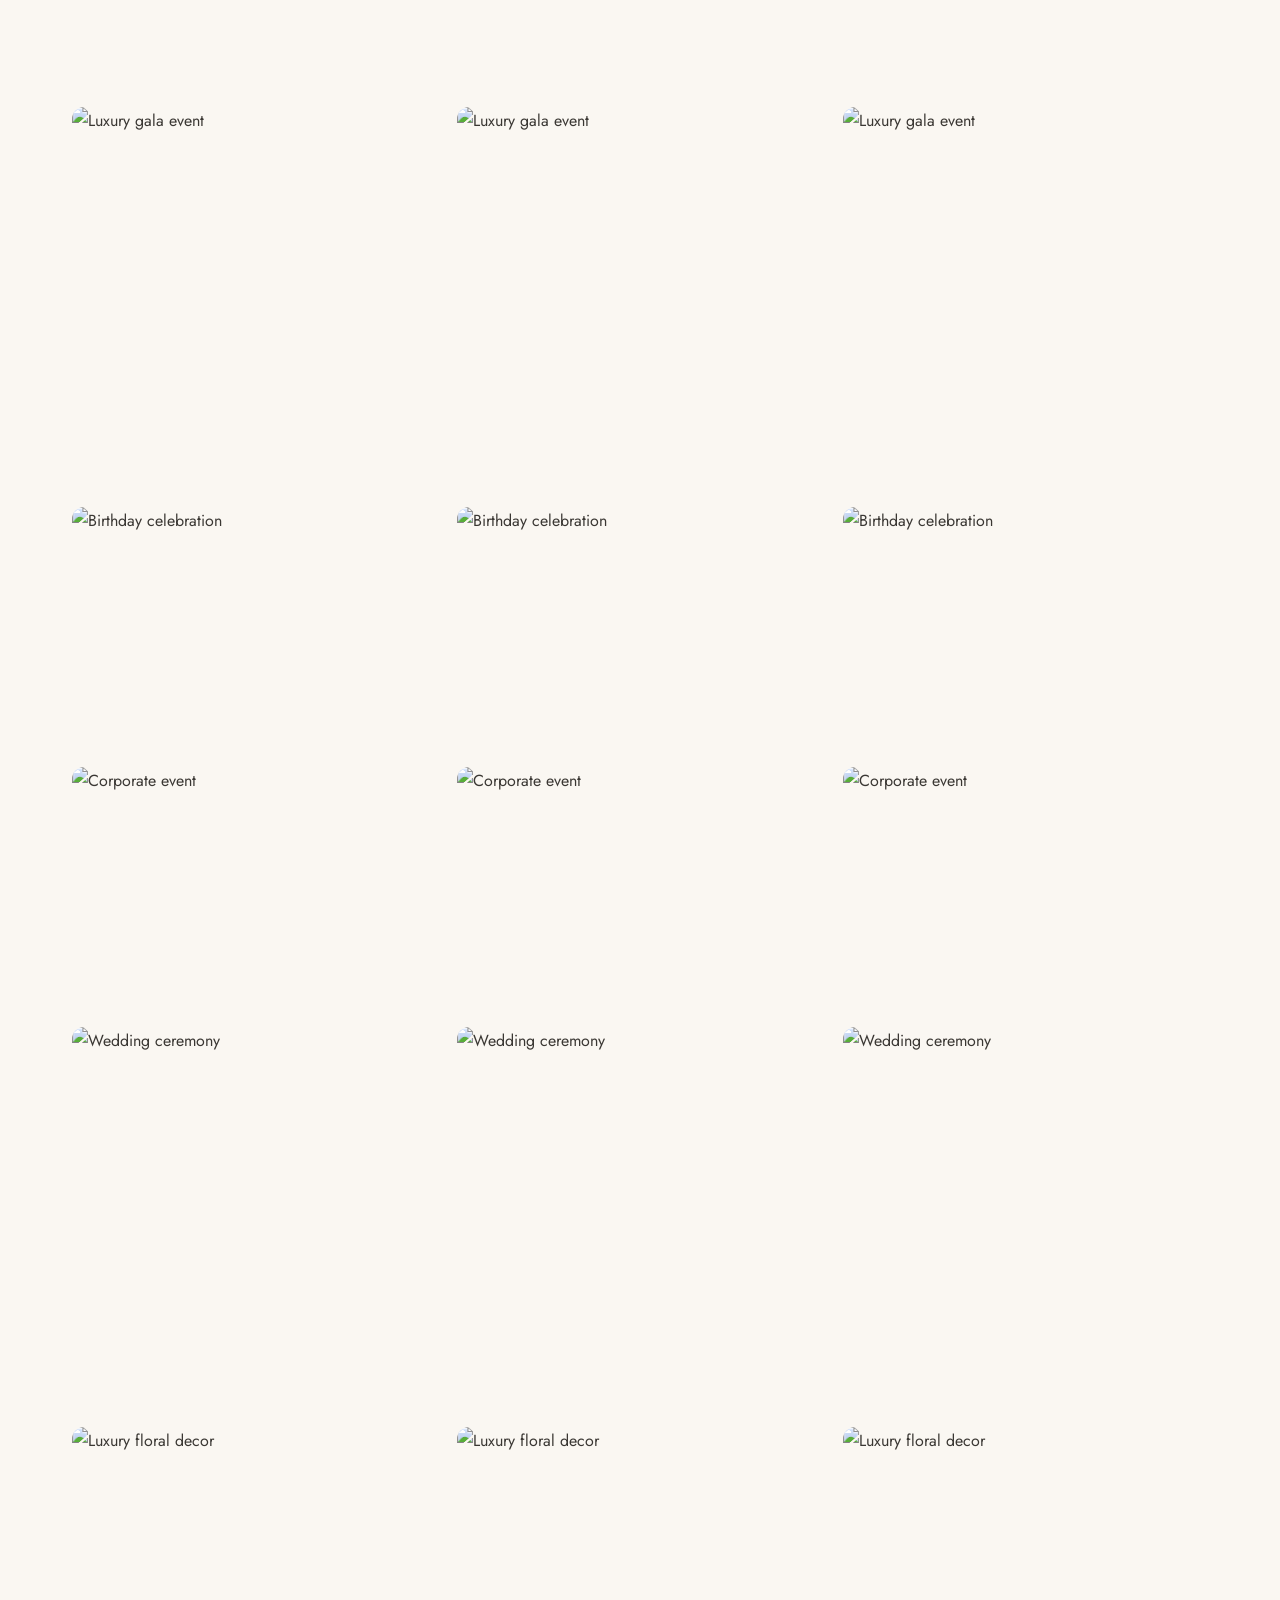
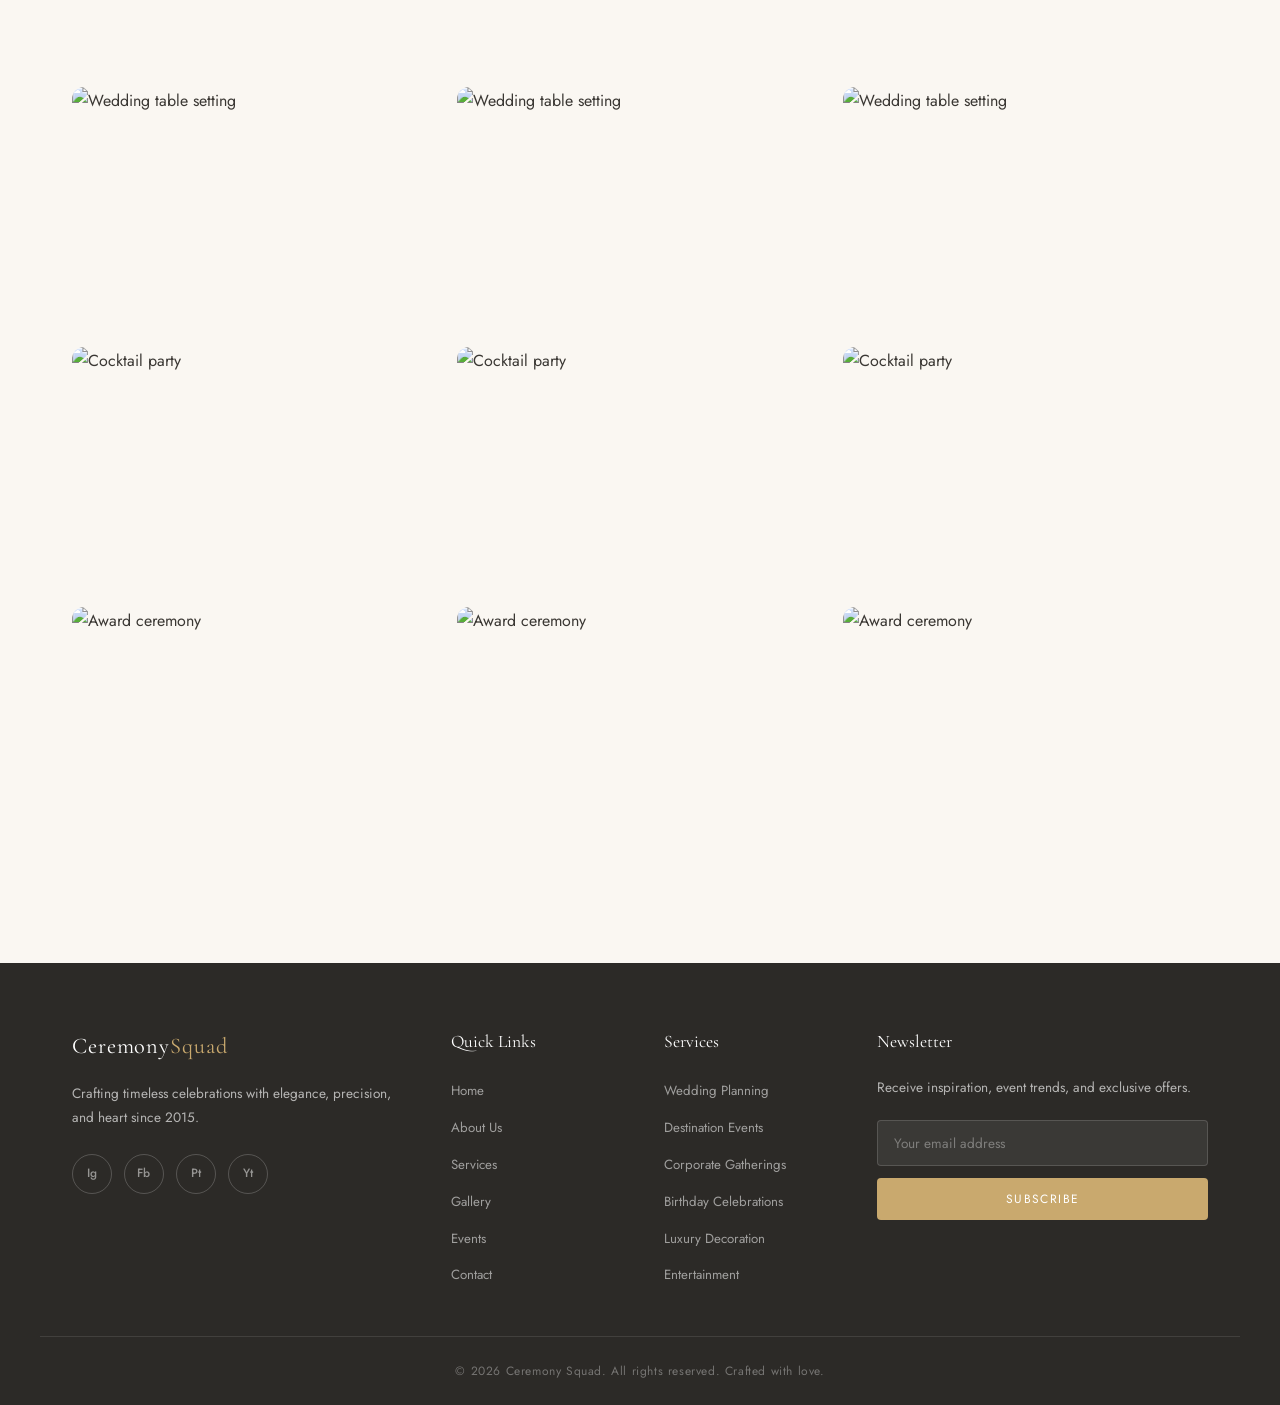
==== commit 243d681f: "Add files via upload" ====
--- a/gallery.html
+++ b/gallery.html
@@ -32,14 +32,14 @@
   <!-- ===================== HEADER ===================== -->
   <header id="header" class="header">
     <nav class="nav container">
-      <a href="index.html" class="nav-logo">Ceremony<span>Squad</span></a>
+      <a href="#home" class="nav-logo">Ceremony<span>Squad</span></a>
       <ul class="nav-links" id="navLinks">
-        <li><a href="index.html">Home</a></li>
-        <li><a href="index.html">About</a></li>
-        <li><a href="index.html">Services</a></li>
-        <li><a href="index.html">Gallery</a></li>
-        <li><a href="index.html">Events</a></li>
-        <li><a href="index.html">Contact</a></li>
+        <li><a href="#home">Home</a></li>
+        <li><a href="#about">About</a></li>
+        <li><a href="#services">Services</a></li>
+        <li><a href="#gallery">Gallery</a></li>
+        <li><a href="#events">Events</a></li>
+        <li><a href="#contact">Contact</a></li>
       </ul>
       <button class="hamburger" id="hamburger" aria-label="Toggle menu">
         <span></span><span></span><span></span>
@@ -84,99 +84,112 @@
           </div>
           <div class="masonry-grid" id="galleryGrid">
             <div class="masonry-item" data-category="weddings">
-              <img src="image/wed/engage.webp" alt="Elegant wedding reception" loading="lazy"/>
-              <div class="masonry-overlay"><span>Engagement Ceremony</span></div>
+              <img src="image/wed/hldi.jpg" alt="Elegant wedding reception" loading="lazy"/>
+              <div class="masonry-overlay"><span>Garden Wedding</span></div>
             </div>
             <div class="masonry-item tall" data-category="luxury">
               <img src="image/lux/ani.jpg" alt="Luxury gala event" loading="lazy"/>
-              <div class="masonry-overlay"><span>Anniversary Celebration</span></div>
-            </div>
-            <div class="masonry-item" data-category="parties">
-              <img src="image/party/bi.webp" alt="Birthday celebration" loading="lazy"/>
-              <div class="masonry-overlay"><span>Birthday Celebration</span></div>
+              <div class="masonry-overlay"><span>Luxury Gala</span></div>
+            </div>
+            <div class="masonry-item" data-category="parties">
+              <img src="https://images.unsplash.com/photo-1530103862676-de8c9debad1d?w=600&q=80" alt="Birthday celebration" loading="lazy"/>
+              <div class="masonry-overlay"><span>Milestone Birthday</span></div>
             </div>
             <div class="masonry-item" data-category="corporate">
               <img src="https://images.unsplash.com/photo-1540575467063-178a50c2df87?w=600&q=80" alt="Corporate event" loading="lazy"/>
               <div class="masonry-overlay"><span>Corporate Summit</span></div>
+            </div>
+            <div class="masonry-item tall" data-category="weddings">
+              <img src="https://images.unsplash.com/photo-1606800052052-a08af7148866?w=600&q=80" alt="Wedding ceremony" loading="lazy"/>
+              <div class="masonry-overlay"><span>Beachfront Ceremony</span></div>
             </div>
             <div class="masonry-item" data-category="luxury">
               <img src="https://images.unsplash.com/photo-1478146059778-26028b07395a?w=600&q=80" alt="Luxury floral decor" loading="lazy"/>
               <div class="masonry-overlay"><span>Floral Installation</span></div>
             </div>
-            <div class="masonry-item" data-category="parties">
-              <img src="image/party/coctail.jpeg" alt="Cocktail party" loading="lazy"/>
+            <div class="masonry-item" data-category="weddings">
+              <img src="https://images.unsplash.com/photo-1561494088-bb3d9ce11b0e?w=600&q=80" alt="Wedding table setting" loading="lazy"/>
+              <div class="masonry-overlay"><span>Table Couture</span></div>
+            </div>
+            <div class="masonry-item" data-category="parties">
+              <img src="https://images.unsplash.com/photo-1504196606672-aef5c9cefc92?w=600&q=80" alt="Cocktail party" loading="lazy"/>
               <div class="masonry-overlay"><span>Cocktail Soirée</span></div>
             </div>
             <div class="masonry-item" data-category="corporate">
               <img src="https://images.unsplash.com/photo-1511578314322-379afb476865?w=600&q=80" alt="Award ceremony" loading="lazy"/>
               <div class="masonry-overlay"><span>Awards Evening</span></div>
             </div>
-    
+            <div class="masonry-item" data-category="weddings">
+              <img src="https://images.unsplash.com/photo-1519225421980-715cb0215aed?w=600&q=80" alt="Elegant wedding reception" loading="lazy"/>
+              <div class="masonry-overlay"><span>Garden Wedding</span></div>
+            </div>
             <div class="masonry-item tall" data-category="luxury">
               <img src="https://images.unsplash.com/photo-1464366400600-7168b8af9bc3?w=600&q=80" alt="Luxury gala event" loading="lazy"/>
               <div class="masonry-overlay"><span>Luxury Gala</span></div>
             </div>
             <div class="masonry-item" data-category="parties">
-              <img src="image/party/co.jpg" alt="Birthday celebration" loading="lazy"/>
-              <div class="masonry-overlay"><span>Dj Night</span></div>
-            </div>
-            <div class="masonry-item" data-category="corporate">
-              <img src="image/corp/co.jpg" alt="Corporate event" loading="lazy"/>
-              <div class="masonry-overlay"><span>Business party</span></div>
+              <img src="https://images.unsplash.com/photo-1530103862676-de8c9debad1d?w=600&q=80" alt="Birthday celebration" loading="lazy"/>
+              <div class="masonry-overlay"><span>Milestone Birthday</span></div>
+            </div>
+            <div class="masonry-item" data-category="corporate">
+              <img src="https://images.unsplash.com/photo-1540575467063-178a50c2df87?w=600&q=80" alt="Corporate event" loading="lazy"/>
+              <div class="masonry-overlay"><span>Corporate Summit</span></div>
             </div>
             <div class="masonry-item tall" data-category="weddings">
-              <img src="image/wed/haldi.jpg" alt="Wedding ceremony" loading="lazy"/>
-              <div class="masonry-overlay"><span>Haldi Ceremony</span></div>
+              <img src="https://images.unsplash.com/photo-1606800052052-a08af7148866?w=600&q=80" alt="Wedding ceremony" loading="lazy"/>
+              <div class="masonry-overlay"><span>Beachfront Ceremony</span></div>
             </div>
             <div class="masonry-item" data-category="luxury">
-              <img src="image/lux/proposal.webp" alt="Luxury floral decor" loading="lazy"/>
-              <div class="masonry-overlay"><span>Proposal</span></div>
-            </div>
-            </div>
-            <div class="masonry-item" data-category="parties">
-              <img src="image/party/disbir.webp" alt="Cocktail party" loading="lazy"/>
-              <div class="masonry-overlay"><span>Birthday Celebration</span></div>
-            </div>
-            <div class="masonry-item" data-category="corporate">
-              <img src="image/corp/Corpo.jpg" alt="Award ceremony" loading="lazy"/>
-              <div class="masonry-overlay"><span>Seminar</span></div>
-            </div>
-            <div class="masonry-item" data-category="weddings">
-              <img src="image/wed/mehndi.jpg" alt="Elegant wedding reception" loading="lazy"/>
-              <div class="masonry-overlay"><span>Mehndi Ceremony</span></div>
-            </div>
-            <div class="masonry-item tall" data-category="luxury" style="width: 500px;">
-              <img src="image/lux/chris.jpeg" alt="Luxury gala event" loading="lazy"/>
-              <div class="masonry-overlay"><span>Christmas Party</span></div>
-            </div>
-    
-            <div class="masonry-item" data-category="corporate">
-              <img src="image/corp/cor.jpg" alt="Corporate event" loading="lazy"/>
-              <div class="masonry-overlay"><span>Star Performer</span></div>
+              <img src="https://images.unsplash.com/photo-1478146059778-26028b07395a?w=600&q=80" alt="Luxury floral decor" loading="lazy"/>
+              <div class="masonry-overlay"><span>Floral Installation</span></div>
+            </div>
+            <div class="masonry-item" data-category="weddings">
+              <img src="https://images.unsplash.com/photo-1561494088-bb3d9ce11b0e?w=600&q=80" alt="Wedding table setting" loading="lazy"/>
+              <div class="masonry-overlay"><span>Table Couture</span></div>
+            </div>
+            <div class="masonry-item" data-category="parties">
+              <img src="https://images.unsplash.com/photo-1504196606672-aef5c9cefc92?w=600&q=80" alt="Cocktail party" loading="lazy"/>
+              <div class="masonry-overlay"><span>Cocktail Soirée</span></div>
+            </div>
+            <div class="masonry-item" data-category="corporate">
+              <img src="https://images.unsplash.com/photo-1511578314322-379afb476865?w=600&q=80" alt="Award ceremony" loading="lazy"/>
+              <div class="masonry-overlay"><span>Awards Evening</span></div>
+            </div>
+            <div class="masonry-item" data-category="weddings">
+              <img src="https://images.unsplash.com/photo-1519225421980-715cb0215aed?w=600&q=80" alt="Elegant wedding reception" loading="lazy"/>
+              <div class="masonry-overlay"><span>Garden Wedding</span></div>
+            </div>
+            <div class="masonry-item tall" data-category="luxury">
+              <img src="https://images.unsplash.com/photo-1464366400600-7168b8af9bc3?w=600&q=80" alt="Luxury gala event" loading="lazy"/>
+              <div class="masonry-overlay"><span>Luxury Gala</span></div>
+            </div>
+            <div class="masonry-item" data-category="parties">
+              <img src="https://images.unsplash.com/photo-1530103862676-de8c9debad1d?w=600&q=80" alt="Birthday celebration" loading="lazy"/>
+              <div class="masonry-overlay"><span>Milestone Birthday</span></div>
+            </div>
+            <div class="masonry-item" data-category="corporate">
+              <img src="https://images.unsplash.com/photo-1540575467063-178a50c2df87?w=600&q=80" alt="Corporate event" loading="lazy"/>
+              <div class="masonry-overlay"><span>Corporate Summit</span></div>
             </div>
             <div class="masonry-item tall" data-category="weddings">
-              <img src="image/wed/sanngeet.webp" alt="Wedding ceremony" loading="lazy"/>
-              <div class="masonry-overlay"><span>Sangeet Ceremony</span></div>
-            </div>
-            <div class="masonry-item" data-category="luxury" style="width: 500px; height: 200px;">
-              <img src="image/lux/foreigner.avif" alt="Luxury floral decor" loading="lazy"/>
-              <div class="masonry-overlay"><span>Destination Wedding</span></div>
-            </div>
-            <div class="masonry-item" data-category="weddings">
-              <img src="image/wed/wed.jpg" alt="Wedding table setting" loading="lazy"/>
-              <div class="masonry-overlay"><span>Wedding</span></div>
-            </div>
-            <div class="masonry-item tall" data-category="weddings">
-              <img src="image/wed/recep.jpg" alt="Wedding ceremony" loading="lazy"/>
-              <div class="masonry-overlay"><span>Wedding Reception</span></div>
-            </div>
-            <div class="masonry-item" data-category="parties">
-              <img src="image/party/sufi.webp" alt="Cocktail party" loading="lazy"/>
-              <div class="masonry-overlay"><span>Sufi Night</span></div>
-            </div>
-            <div class="masonry-item" data-category="corporate">
-              <img src="image/corp/corp.jpeg" alt="Award ceremony" loading="lazy"/>
-              <div class="masonry-overlay"><span>Business Dinner</span></div>
+              <img src="https://images.unsplash.com/photo-1606800052052-a08af7148866?w=600&q=80" alt="Wedding ceremony" loading="lazy"/>
+              <div class="masonry-overlay"><span>Beachfront Ceremony</span></div>
+            </div>
+            <div class="masonry-item" data-category="luxury">
+              <img src="https://images.unsplash.com/photo-1478146059778-26028b07395a?w=600&q=80" alt="Luxury floral decor" loading="lazy"/>
+              <div class="masonry-overlay"><span>Floral Installation</span></div>
+            </div>
+            <div class="masonry-item" data-category="weddings">
+              <img src="https://images.unsplash.com/photo-1561494088-bb3d9ce11b0e?w=600&q=80" alt="Wedding table setting" loading="lazy"/>
+              <div class="masonry-overlay"><span>Table Couture</span></div>
+            </div>
+            <div class="masonry-item" data-category="parties">
+              <img src="https://images.unsplash.com/photo-1504196606672-aef5c9cefc92?w=600&q=80" alt="Cocktail party" loading="lazy"/>
+              <div class="masonry-overlay"><span>Cocktail Soirée</span></div>
+            </div>
+            <div class="masonry-item" data-category="corporate">
+              <img src="https://images.unsplash.com/photo-1511578314322-379afb476865?w=600&q=80" alt="Award ceremony" loading="lazy"/>
+              <div class="masonry-overlay"><span>Awards Evening</span></div>
             </div>
           </div>
         </div>
@@ -212,23 +225,23 @@
             <div class="footer-col">
                 <h4>Quick Links</h4>
                 <ul>
-                <li><a href="index.html">Home</a></li>
-                <li><a href="index.html">About Us</a></li>
-                <li><a href="index.html">Services</a></li>
-                <li><a href="index.html">Gallery</a></li>
-                <li><a href="index.html">Events</a></li>
-                <li><a href="index.html">Contact</a></li>
+                <li><a href="#home">Home</a></li>
+                <li><a href="#about">About Us</a></li>
+                <li><a href="#services">Services</a></li>
+                <li><a href="#gallery">Gallery</a></li>
+                <li><a href="#events">Events</a></li>
+                <li><a href="#contact">Contact</a></li>
                 </ul>
             </div>
             <div class="footer-col">
                 <h4>Services</h4>
                 <ul>
-                <li><a href="index.html">Wedding Planning</a></li>
-                <li><a href="index.html">Destination Events</a></li>
-                <li><a href="index.html">Corporate Gatherings</a></li>
-                <li><a href="index.html">Birthday Celebrations</a></li>
-                <li><a href="index.html">Luxury Decoration</a></li>
-                <li><a href="index.html">Entertainment</a></li>
+                <li><a href="#services">Wedding Planning</a></li>
+                <li><a href="#services">Destination Events</a></li>
+                <li><a href="#services">Corporate Gatherings</a></li>
+                <li><a href="#services">Birthday Celebrations</a></li>
+                <li><a href="#services">Luxury Decoration</a></li>
+                <li><a href="#services">Entertainment</a></li>
                 </ul>
             </div>
             <div class="footer-col footer-newsletter">
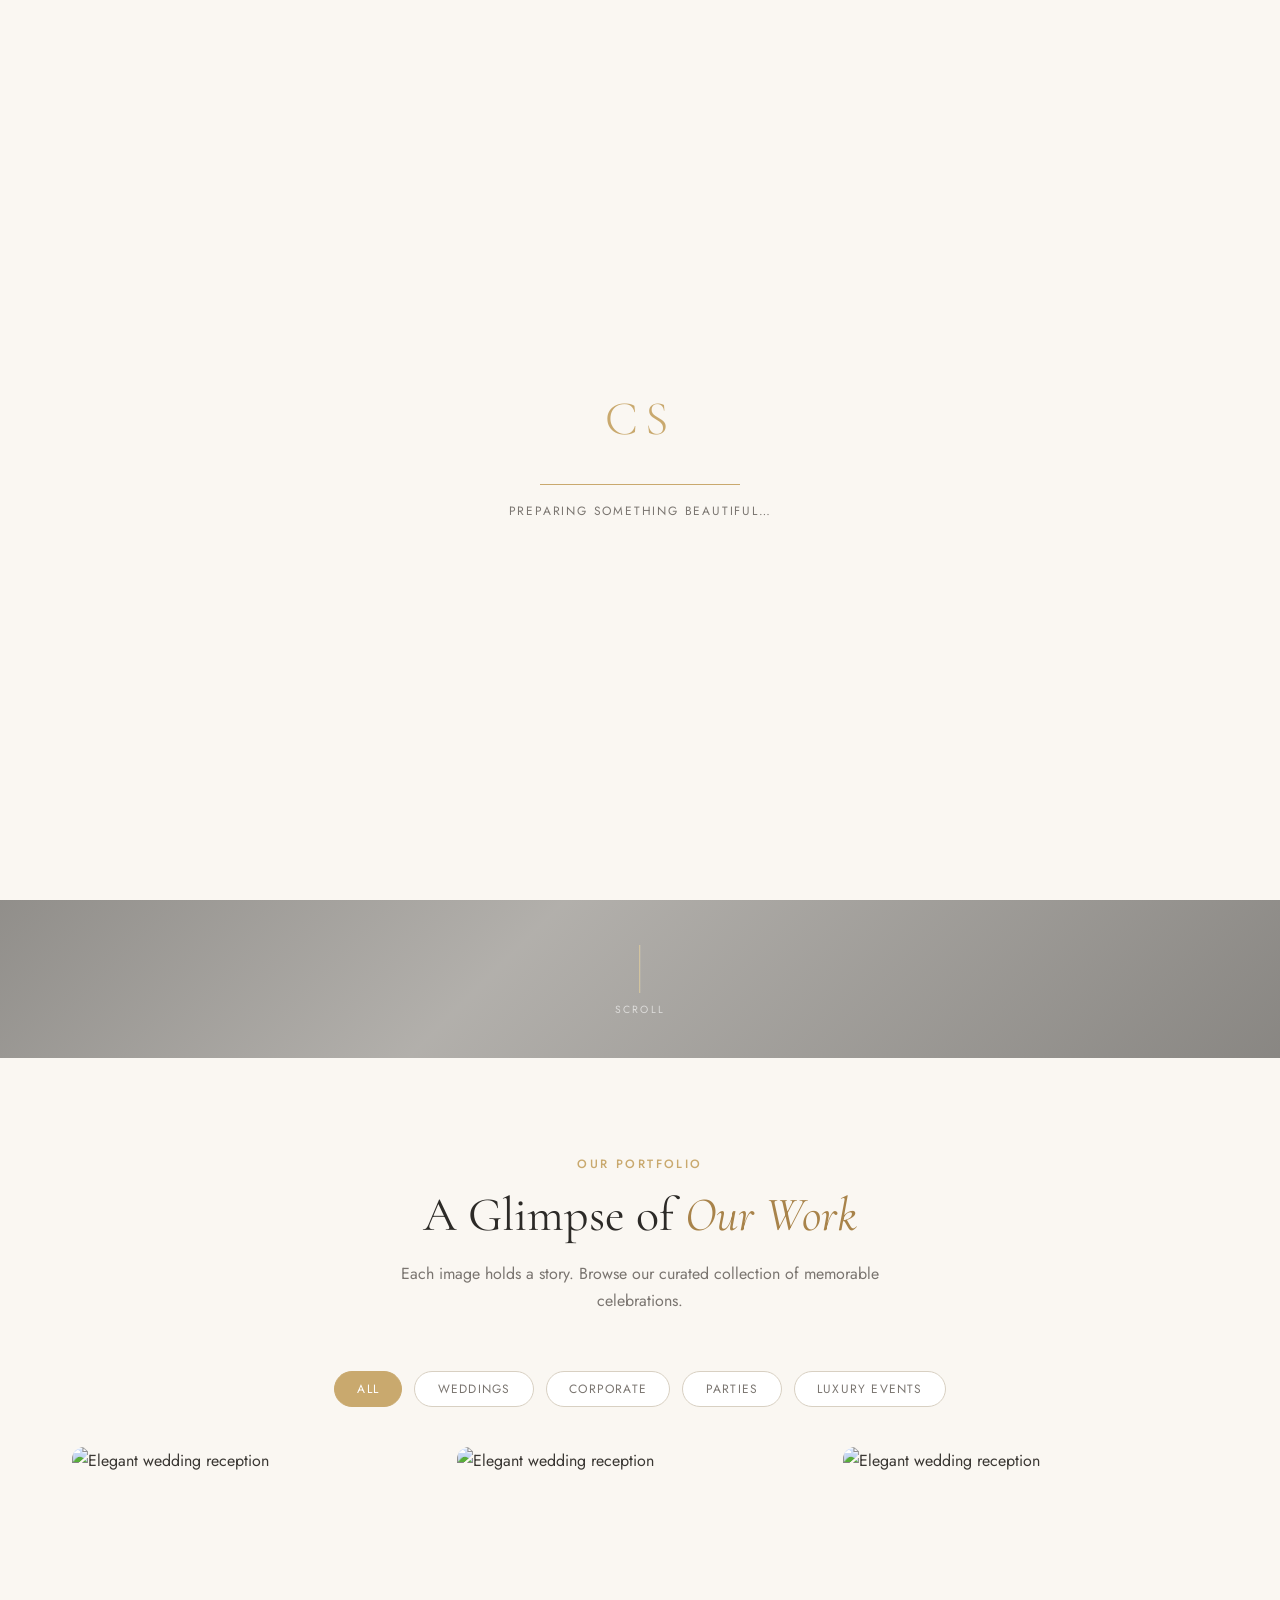
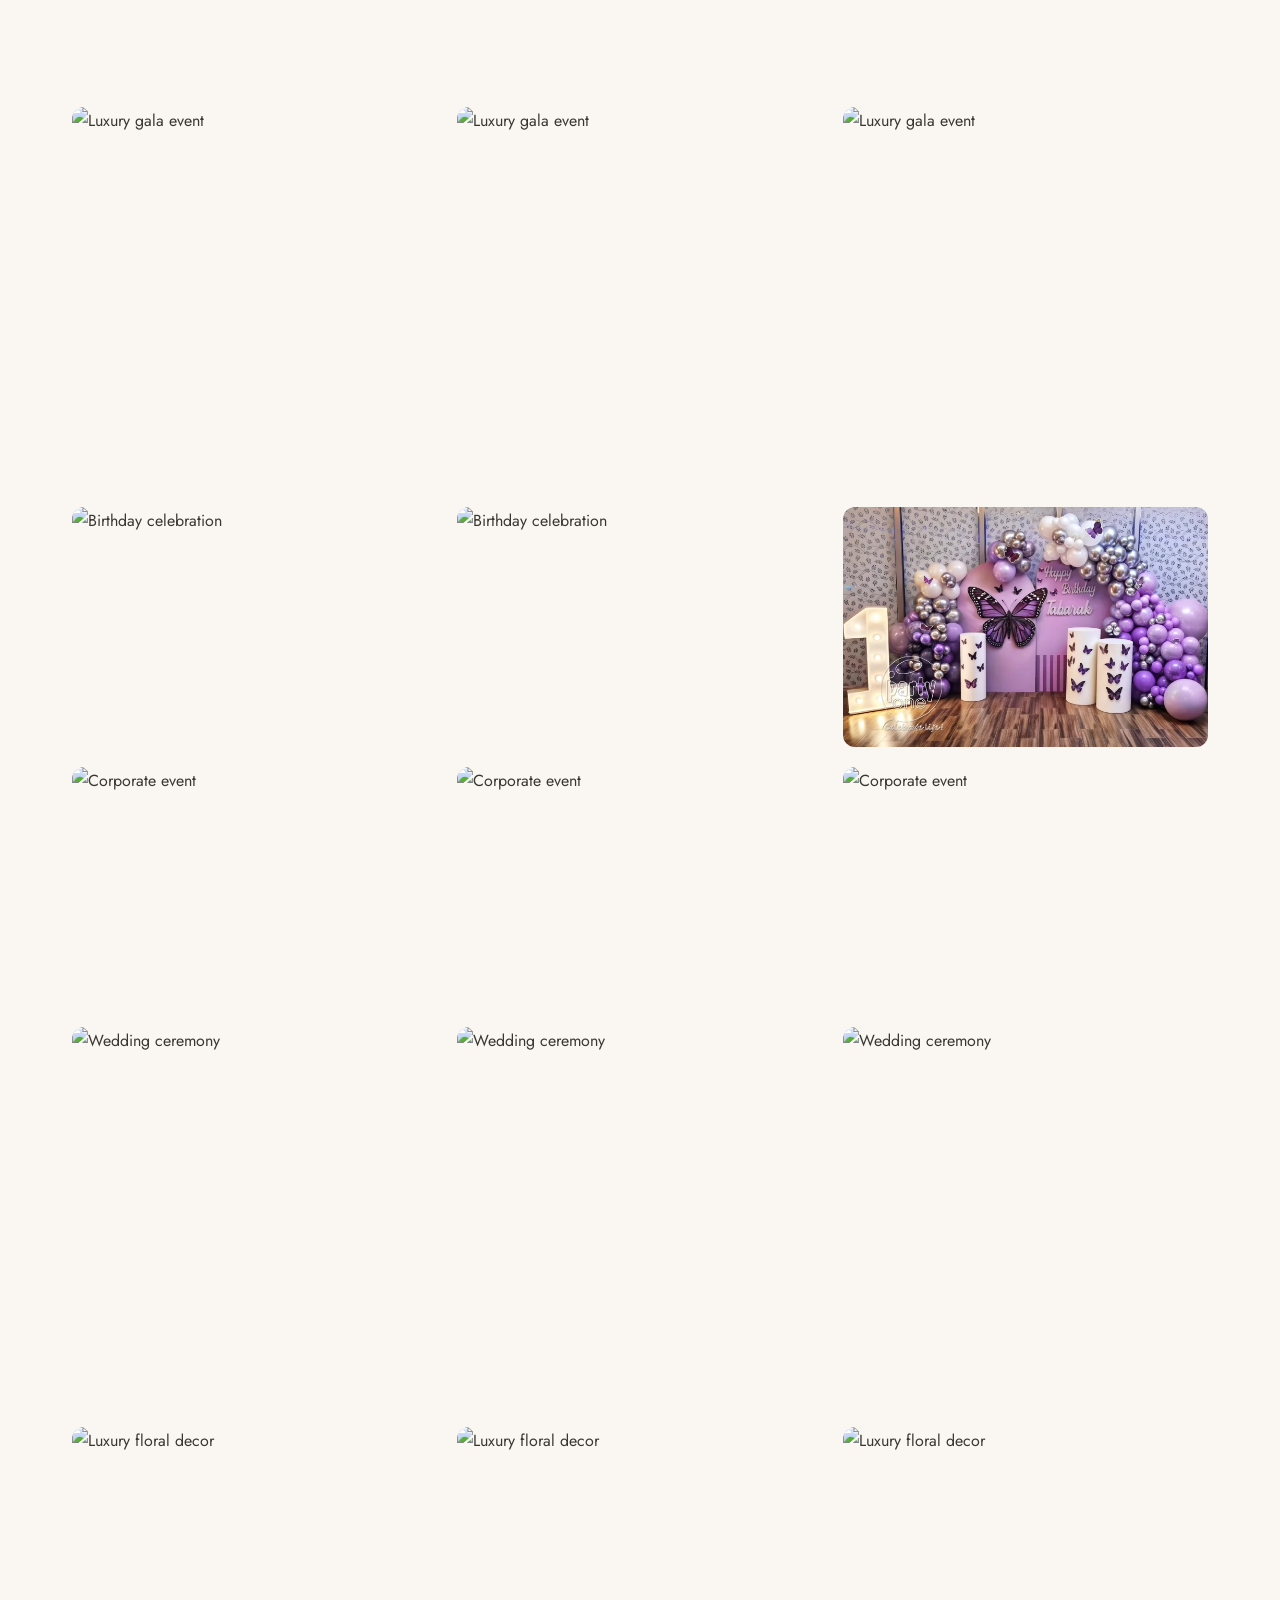
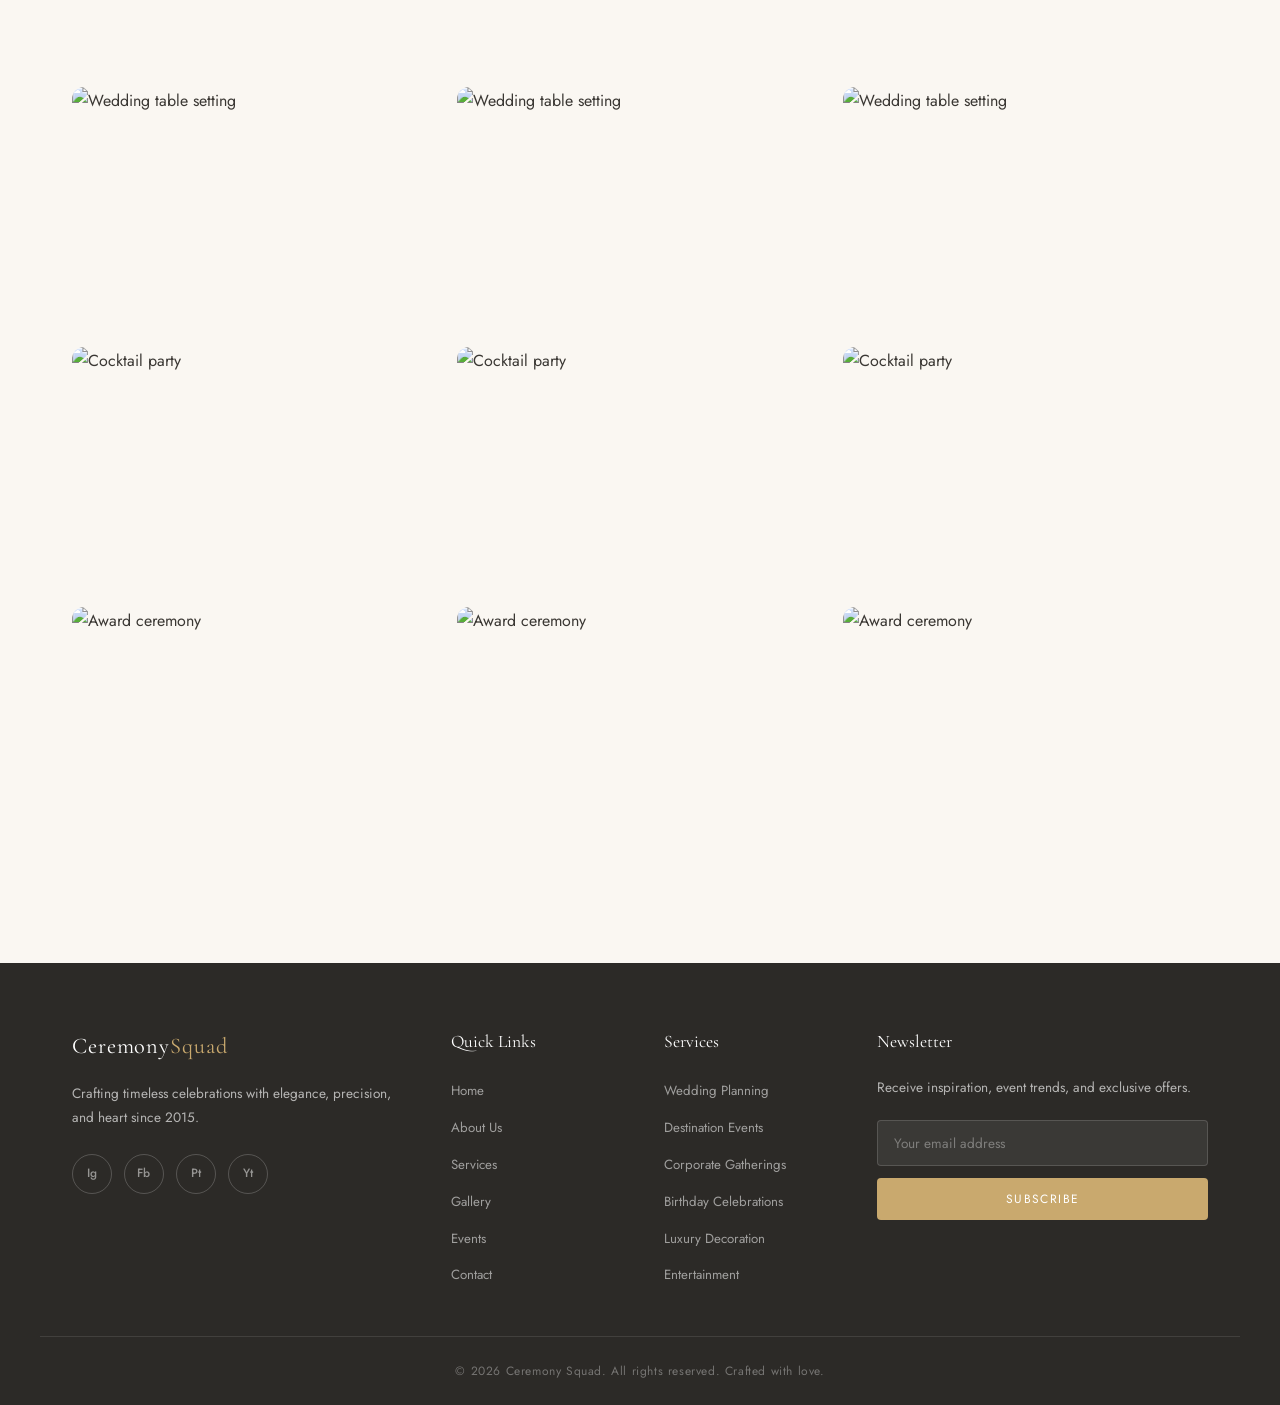
==== commit cfaa9749: "Update gallery.html" ====
--- a/gallery.html
+++ b/gallery.html
@@ -164,7 +164,7 @@
               <div class="masonry-overlay"><span>Luxury Gala</span></div>
             </div>
             <div class="masonry-item" data-category="parties">
-              <img src="https://images.unsplash.com/photo-1530103862676-de8c9debad1d?w=600&q=80" alt="Birthday celebration" loading="lazy"/>
+              <img src="bi.webp" alt="Birthday celebration" loading="lazy"/>
               <div class="masonry-overlay"><span>Milestone Birthday</span></div>
             </div>
             <div class="masonry-item" data-category="corporate">
